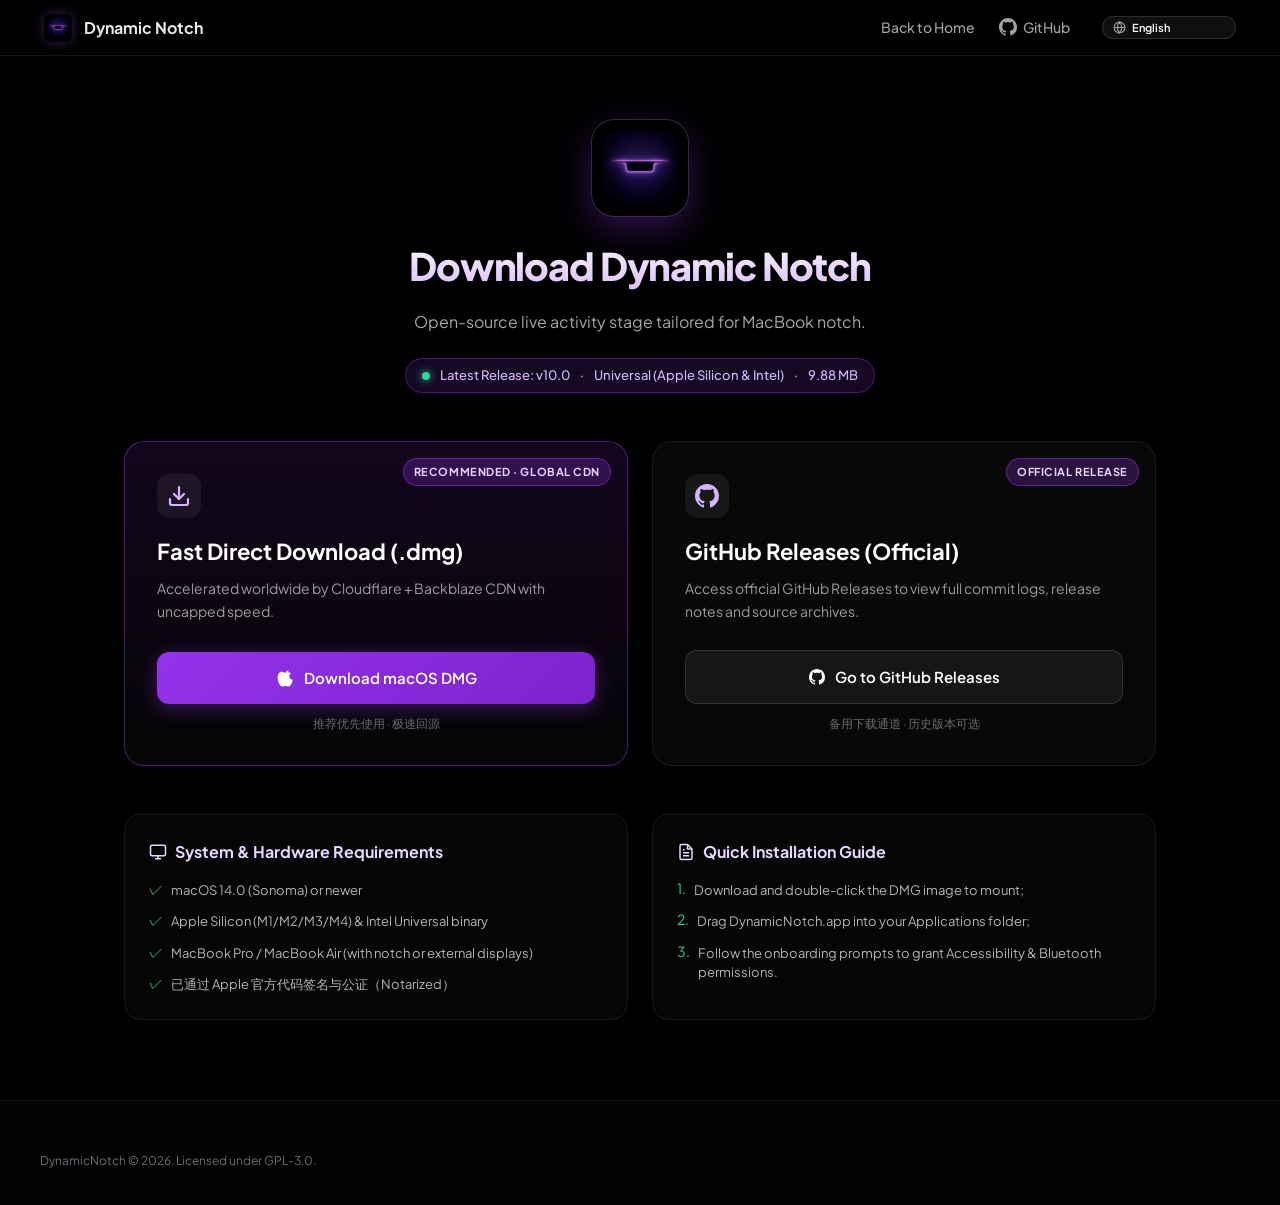
==== website/download.html @ 1fc89d14 "网站修一修" ====
<!DOCTYPE html>
<html lang="zh-CN">
<head>
  <meta charset="UTF-8">
  <meta name="viewport" content="width=device-width, initial-scale=1.0">
  <title data-i18n="downloadPage.title">下载 Dynamic Notch - 灵动自如的 macOS Live Activity 体验</title>
  <meta name="description" content="下载 Dynamic Notch macOS DMG 安装包。提供 Cloudflare CDN 高速直连下载与 GitHub Releases 官方源备用下载。">
  <link rel="icon" type="image/png" href="assets/app_icon.png">
  <link rel="preconnect" href="https://fonts.googleapis.com">
  <link rel="preconnect" href="https://fonts.gstatic.com">
  <link href="https://fonts.googleapis.com/css2?family=Plus+Jakarta+Sans:wght@400;500;600;700;800&display=swap" rel="stylesheet">
  <link rel="stylesheet" href="style.css">
</head>
<body class="theme-dark download-page-body">

  <!-- 顶部极简毛玻璃导航栏 -->
  <header class="site-header" id="siteHeader">
    <div class="nav-container">
      <a href="index.html" class="nav-brand">
        <img src="assets/app_icon.png" alt="Dynamic Notch Icon" class="brand-icon">
        <span class="brand-name">Dynamic Notch</span>
      </a>
      
      <nav class="nav-menu">
        <a href="index.html" class="nav-link" data-i18n="downloadPage.backHome">返回官网首页</a>
        <a href="https://github.com/linchi07/dynamic_notch" target="_blank" rel="noreferrer" class="nav-link github-nav-link">
          <svg class="icon-svg" viewBox="0 0 24 24" width="18" height="18" fill="currentColor">
            <path d="M12 0C5.37 0 0 5.37 0 12c0 5.31 3.435 9.795 8.205 11.385.6.105.825-.255.825-.57 0-.285-.015-1.23-.015-2.235-3.015.555-3.795-.735-4.035-1.41-.135-.345-.72-1.41-1.23-1.695-.42-.225-1.02-.78-.015-.795.945-.015 1.62.87 1.845 1.23 1.08 1.815 2.805 1.305 3.495.99.105-.78.42-1.305.765-1.605-2.67-.3-5.46-1.335-5.46-5.925 0-1.305.465-2.385 1.23-3.225-.12-.3-.54-1.53.12-3.18 0 0 1.005-.315 3.3 1.23.96-.27 1.98-.405 3-.405s2.04.135 3 .405c2.295-1.56 3.3-1.23 3.3-1.23.66 1.65.24 2.88.12 3.18.765.84 1.23 1.905 1.23 3.225 0 4.605-2.805 5.625-5.475 5.925.435.375.81 1.095.81 2.22 0 1.605-.015 2.895-.015 3.3 0 .315.225.69.825.57A12.02 12.02 0 0024 12c0-6.63-5.37-12-12-12z"/>
          </svg>
          <span>GitHub</span>
        </a>
        <div class="lang-selector-wrap" title="Switch Language / 切换语言">
          <svg class="lang-globe-icon" viewBox="0 0 24 24" width="13" height="13" fill="none" stroke="currentColor" stroke-width="2">
            <circle cx="12" cy="12" r="10"></circle>
            <line x1="2" y1="12" x2="22" y2="12"></line>
            <path d="M12 2a15.3 15.3 0 0 1 4 10 15.3 15.3 0 0 1-4 10 15.3 15.3 0 0 1-4-10 15.3 15.3 0 0 1 4-10z"></path>
          </svg>
          <select id="langSelect" class="lang-select" aria-label="Select Language">
            <option value="zh-Hans">简体中文</option>
            <option value="zh-Hant">繁體中文</option>
            <option value="en">English</option>
            <option value="ja">日本語</option>
            <option value="ko">한국어</option>
            <option value="de">Deutsch</option>
            <option value="fr">Français</option>
            <option value="es">Español</option>
            <option value="it">Italiano</option>
            <option value="ru">Русский</option>
            <option value="pt-BR">Português (BR)</option>
            <option value="tr">Türkçe</option>
            <option value="pl">Polski</option>
            <option value="uk">Українська</option>
            <option value="ar">العربية</option>
            <option value="cs">Čeština</option>
            <option value="hu">Magyar</option>
          </select>
        </div>
      </nav>
    </div>
  </header>

  <!-- 主体下载内容区域 -->
  <main class="download-main-wrap">
    
    <div class="download-hero-header">
      <div class="download-app-icon-wrap">
        <img src="assets/app_icon_large.png" alt="Dynamic Notch Icon" class="download-app-icon">
      </div>
      <h1 class="download-hero-title" data-i18n="downloadPage.heading">下载 Dynamic Notch</h1>
      <p class="download-hero-desc" data-i18n="downloadPage.subheading">
        为 MacBook 内置物理刘海量身定制的开源实时活动体验。
      </p>

      <div class="download-version-pill">
        <span class="download-version-dot"></span>
        <span id="versionLabel" data-i18n="downloadPage.currentVersion">最新正式版: v10.0</span>
        <span>·</span>
        <span>Universal (Apple Silicon & Intel)</span>
        <span>·</span>
        <span id="fileSizeLabel">9.88 MB</span>
      </div>
    </div>

    <!-- 下载通道双卡片 -->
    <div class="download-options-grid">
      
      <!-- 通道 1: 直接高速下载 (推荐) -->
      <div class="download-option-card featured">
        <div class="download-card-badge" data-i18n="downloadPage.directBadge">推荐 · 全球 CDN</div>
        <div>
          <div class="download-card-icon">
            <svg viewBox="0 0 24 24" width="24" height="24" fill="none" stroke="currentColor" stroke-width="2.2" stroke-linecap="round" stroke-linejoin="round">
              <path d="M21 15v4a2 2 0 0 1-2 2H5a2 2 0 0 1-2-2v-4"></path>
              <polyline points="7 10 12 15 17 10"></polyline>
              <line x1="12" y1="15" x2="12" y2="3"></line>
            </svg>
          </div>
          <h2 class="download-card-title" data-i18n="downloadPage.directTitle">高速直接下载 (.dmg)</h2>
          <p class="download-card-desc" data-i18n="downloadPage.directDesc">
            由 Cloudflare + Backblaze CDN 全球多节点加速分发，国内直连高速下载不限速。
          </p>
        </div>

        <div class="download-card-action">
          <a id="directDownloadBtn" href="https://download.wejoinnwk.com/DynamicNotch-10.0.dmg" class="btn-download-primary">
            <svg class="apple-logo-svg" viewBox="0 0 170 170" width="18" height="18" fill="currentColor">
              <path d="M150.37 130.25c-2.45 5.66-5.35 10.87-8.71 15.66-4.58 6.53-8.33 11.05-11.22 13.56-4.48 4.12-9.28 6.23-14.42 6.35-3.69 0-8.14-1.05-13.32-3.18-5.19-2.12-9.97-3.17-14.34-3.17-4.58 0-9.49 1.05-14.75 3.17-5.26 2.13-9.5 3.24-12.74 3.35-4.35.13-9.16-1.9-14.42-6.08-3.69-3.08-7.7-7.94-12.04-14.58-6.19-9.5-10.96-20.46-14.3-32.88-3.35-12.42-5.02-23.77-5.02-34.05 0-14.93 3.65-27.17 10.95-36.71 7.3-9.54 16.51-14.44 27.63-14.7 4.9.12 10.42 1.34 16.56 3.67 6.13 2.33 10.22 3.56 12.27 3.69 1.76-.13 5.92-1.38 12.49-3.75 6.57-2.37 12.01-3.48 16.33-3.33 12.46.68 22.42 5.37 29.89 14.07-10.89 6.64-16.22 15.63-16 26.98.22 8.93 3.65 16.48 10.29 22.65 6.64 6.17 14.61 9.87 23.91 11.1-2.22 6.84-4.8 13.43-7.73 19.78zm-31.52-117.84c.11 2.39-.42 5.02-1.6 7.89-1.18 2.87-2.88 5.6-5.1 8.2-2.6 3.03-5.59 5.4-8.97 7.12-3.38 1.72-6.52 2.76-9.42 3.12-.33-2.17-.18-4.52.45-7.05.63-2.53 1.95-5.22 3.96-8.07 2.22-3.15 4.97-5.74 8.25-7.78 3.28-2.04 6.99-3.23 11.13-3.57.43.04.86.09 1.3.14z"/>
            </svg>
            <span data-i18n="downloadPage.directBtn">立即下载 macOS DMG</span>
          </a>
          <span class="download-card-subinfo">推荐优先使用 · 极速回源</span>
        </div>
      </div>

      <!-- 通道 2: GitHub Releases 官方源 -->
      <div class="download-option-card">
        <div class="download-card-badge" data-i18n="downloadPage.githubBadge">官方发布源</div>
        <div>
          <div class="download-card-icon">
            <svg viewBox="0 0 24 24" width="24" height="24" fill="currentColor">
              <path d="M12 0C5.37 0 0 5.37 0 12c0 5.31 3.435 9.795 8.205 11.385.6.105.825-.255.825-.57 0-.285-.015-1.23-.015-2.235-3.015.555-3.795-.735-4.035-1.41-.135-.345-.72-1.41-1.23-1.695-.42-.225-1.02-.78-.015-.795.945-.015 1.62.87 1.845 1.23 1.08 1.815 2.805 1.305 3.495.99.105-.78.42-1.305.765-1.605-2.67-.3-5.46-1.335-5.46-5.925 0-1.305.465-2.385 1.23-3.225-.12-.3-.54-1.53.12-3.18 0 0 1.005-.315 3.3 1.23.96-.27 1.98-.405 3-.405s2.04.135 3 .405c2.295-1.56 3.3-1.23 3.3-1.23.66 1.65.24 2.88.12 3.18.765.84 1.23 1.905 1.23 3.225 0 4.605-2.805 5.625-5.475 5.925.435.375.81 1.095.81 2.22 0 1.605-.015 2.895-.015 3.3 0 .315.225.69.825.57A12.02 12.02 0 0024 12c0-6.63-5.37-12-12-12z"/>
            </svg>
          </div>
          <h2 class="download-card-title" data-i18n="downloadPage.githubTitle">GitHub Releases (官方源)</h2>
          <p class="download-card-desc" data-i18n="downloadPage.githubDesc">
            访问 GitHub Release 官方资产库，查看完整 Commit 记录、更新日志与源码归档。
          </p>
        </div>

        <div class="download-card-action">
          <a id="githubReleaseBtn" href="https://github.com/linchi07/dynamic_notch/releases/latest" target="_blank" rel="noreferrer" class="btn-download-secondary">
            <svg class="icon-svg" viewBox="0 0 16 16" width="16" height="16" fill="currentColor">
              <path d="M8 0C3.58 0 0 3.58 0 8c0 3.54 2.29 6.53 5.47 7.59.4.07.55-.17.55-.38 0-.19-.01-.82-.01-1.49-2.01.37-2.53-.49-2.69-.94-.09-.23-.48-.94-.82-1.13-.28-.15-.68-.52-.01-.53.63-.01 1.08.58 1.23.82.72 1.21 1.87.87 2.33.66.07-.52.28-.87.51-1.07-1.78-.2-3.64-.89-3.64-3.95 0-.87.31-1.59.82-2.15-.08-.2-.36-1.02.08-2.12 0 0 .67-.21 2.2.82.64-.18 1.32-.27 2-.27.68 0 1.36.09 2 .27 1.53-1.04 2.2-.82 2.2-.82.44 1.1.16 1.92.08 2.12.51.56.82 1.27.82 2.15 0 3.07-1.87 3.75-3.65 3.95.29.25.54.73.54 1.48 0 1.07-.01 1.93-.01 2.2 0 .21.15.46.55.38A8.013 8.013 0 0016 8c0-4.42-3.58-8-8-8z"/>
            </svg>
            <span data-i18n="downloadPage.githubBtn">前往 GitHub Releases</span>
          </a>
          <span class="download-card-subinfo">备用下载通道 · 历史版本可选</span>
        </div>
      </div>

    </div>

    <!-- 底部辅助说明面板 -->
    <div class="download-details-section">
      
      <!-- 系统要求 -->
      <div class="download-info-panel">
        <h3 class="download-info-title">
          <svg viewBox="0 0 24 24" width="18" height="18" fill="none" stroke="currentColor" stroke-width="2">
            <rect x="2" y="3" width="20" height="14" rx="2" ry="2"></rect>
            <line x1="8" y1="21" x2="16" y2="21"></line>
            <line x1="12" y1="17" x2="12" y2="21"></line>
          </svg>
          <span data-i18n="downloadPage.requirementsTitle">系统与硬件要求</span>
        </h3>
        <ul class="download-req-list">
          <li class="download-req-item">
            <span class="icon">✓</span>
            <span data-i18n="downloadPage.reqOs">macOS 14.0 (Sonoma) 或更高版本</span>
          </li>
          <li class="download-req-item">
            <span class="icon">✓</span>
            <span data-i18n="downloadPage.reqArch">Apple Silicon (M1/M2/M3/M4) 与 Intel 架构原生支持</span>
          </li>
          <li class="download-req-item">
            <span class="icon">✓</span>
            <span data-i18n="downloadPage.reqDevice">MacBook Pro / MacBook Air (物理刘海或外接显示器)</span>
          </li>
          <li class="download-req-item">
            <span class="icon">✓</span>
            <span>已通过 Apple 官方代码签名与公证（Notarized）</span>
          </li>
        </ul>
      </div>

      <!-- 安装指引 -->
      <div class="download-info-panel">
        <h3 class="download-info-title">
          <svg viewBox="0 0 24 24" width="18" height="18" fill="none" stroke="currentColor" stroke-width="2">
            <path d="M14 2H6a2 2 0 0 0-2 2v16a2 2 0 0 0 2 2h12a2 2 0 0 0 2-2V8z"></path>
            <polyline points="14 2 14 8 20 8"></polyline>
            <line x1="16" y1="13" x2="8" y2="13"></line>
            <line x1="16" y1="17" x2="8" y2="17"></line>
            <polyline points="10 9 9 9 8 9"></polyline>
          </svg>
          <span data-i18n="downloadPage.installTitle">快速安装指引</span>
        </h3>
        <ul class="download-req-list">
          <li class="download-req-item">
            <span class="icon">1.</span>
            <span data-i18n="downloadPage.installStep1">下载 DMG 镜像文件并双击打开挂载；</span>
          </li>
          <li class="download-req-item">
            <span class="icon">2.</span>
            <span data-i18n="downloadPage.installStep2">将 DynamicNotch.app 拖入 Applications（应用程序）文件夹；</span>
          </li>
          <li class="download-req-item">
            <span class="icon">3.</span>
            <span data-i18n="downloadPage.installStep3">首次启动请按提示授权“辅助功能”与“蓝牙”权限以启用刘海感知。</span>
          </li>
        </ul>
      </div>

    </div>

  </main>

  <!-- 底部版权 -->
  <footer class="site-footer">
    <div class="footer-container">
      <div class="footer-bottom-bar">
        <p class="copyright-txt">
          DynamicNotch © 2026. Licensed under GPL-3.0.
        </p>
      </div>
    </div>
  </footer>

  <script src="i18n.js"></script>
</body>
</html>
---- website/style.css ----
/* ==========================================================================
   Dynamic Notch - Apple Style Live Activity Stylesheet
   ========================================================================== */

:root {
  --COLOR_BG_BASE: #000000;
  --COLOR_BG_ELEVATED: #0a0a0a;
  --COLOR_BG_CARD: rgba(18, 18, 20, 0.75);
  --COLOR_BG_CARD_HOVER: rgba(28, 28, 32, 0.9);

  --COLOR_ACCENT_PURPLE: #9d4edd;
  --COLOR_ACCENT_GLOW: rgba(168, 85, 247, 0.45);
  --COLOR_ACCENT_LIGHT: #e0aaff;
  --COLOR_ACCENT_PINK: #c77dff;
  --COLOR_ACCENT_GREEN: #34c759;
  --COLOR_ACCENT_CYAN: #38bdf8;

  --COLOR_TEXT_PRIMARY: #f5f5f7;
  --COLOR_TEXT_SECONDARY: #a1a1a6;
  --COLOR_TEXT_MUTED: #6e6e73;

  --BORDER_LIGHT: rgba(255, 255, 255, 0.08);
  --BORDER_ACTIVE: rgba(192, 132, 252, 0.55);
  --BORDER_CARD: rgba(255, 255, 255, 0.06);

  --FONT_MAIN: -apple-system, BlinkMacSystemFont, "SF Pro Display", "SF Pro Text", "Plus Jakarta Sans", "Segoe UI", Roboto, sans-serif;
  --FONT_MONO: "SF Mono", Menlo, Monaco, Consolas, monospace;

  --SPRING_EASING: cubic-bezier(0.16, 1, 0.3, 1);
  --TRANSITION_SMOOTH: 0.45s var(--SPRING_EASING);
}

/* 基础重置 - 注意：绝不可以在 html/body 上加 overflow-x: hidden，避免破坏 CSS sticky！ */
*, *::before, *::after {
  box-sizing: border-box;
  margin: 0;
  padding: 0;
}

html {
  scroll-behavior: smooth;
  background-color: #000000;
  color: var(--COLOR_TEXT_PRIMARY);
  font-family: var(--FONT_MAIN);
  -webkit-font-smoothing: antialiased;
  -moz-osx-font-smoothing: grayscale;
}

body {
  min-height: 100vh;
  position: relative;
  line-height: 1.6;
  background-color: #000000;
}

/* ==========================================================================
   全局苹果发布会柔光弥散光晕 (关闭大面积泛紫光晕，保持纯净黑底)
   ========================================================================== */
.ambient-glow {
  display: none;
}

/* ==========================================================================
   顶部极简毛玻璃导航栏 (纯黑毛玻璃背景 + 保持高亮紫强调)
   ========================================================================== */
.site-header {
  position: fixed;
  top: 0;
  left: 0;
  right: 0;
  height: 56px;
  z-index: 100;
  background: rgba(0, 0, 0, 0.75);
  backdrop-filter: blur(20px);
  -webkit-backdrop-filter: blur(20px);
  border-bottom: 1px solid var(--BORDER_LIGHT);
  transition: background-color 0.3s ease;
}

.site-header.scrolled {
  background: rgba(0, 0, 0, 0.92);
  border-bottom-color: rgba(255, 255, 255, 0.12);
}

/* 导航栏语言选择器 (支持多达 17 种内置语言) */
.lang-selector-wrap {
  position: relative;
  display: inline-flex;
  align-items: center;
  background: rgba(255, 255, 255, 0.06);
  border: 1px solid rgba(255, 255, 255, 0.12);
  border-radius: 999px;
  padding: 4px 10px;
  gap: 6px;
  margin-left: 8px;
  cursor: pointer;
  transition: all 0.2s ease;
}

.lang-selector-wrap:hover {
  background: rgba(255, 255, 255, 0.12);
  border-color: rgba(192, 132, 252, 0.5);
}

.lang-globe-icon {
  color: var(--COLOR_TEXT_SECONDARY);
  flex-shrink: 0;
}

.lang-select {
  appearance: none;
  -webkit-appearance: none;
  background: transparent;
  border: none;
  color: #ffffff;
  font-size: 11px;
  font-weight: 600;
  font-family: var(--FONT_MAIN);
  cursor: pointer;
  outline: none;
  padding-right: 14px;
}

.lang-select option {
  background: #121216;
  color: #ffffff;
}

.lang-chevron-icon {
  position: absolute;
  right: 8px;
  pointer-events: none;
  color: var(--COLOR_TEXT_MUTED);
  transition: transform 0.2s ease;
}

.nav-container {
  max-width: 1240px;
  margin: 0 auto;
  height: 100%;
  display: flex;
  align-items: center;
  justify-content: space-between;
  padding: 0 24px;
}

.nav-brand {
  display: flex;
  align-items: center;
  gap: 12px;
  text-decoration: none;
  color: var(--COLOR_TEXT_PRIMARY);
  font-weight: 600;
  font-size: 16px;
}

.brand-icon {
  width: 28px;
  height: 28px;
  border-radius: 6px;
  box-shadow: 0 0 12px rgba(168, 85, 247, 0.35);
}

.brand-name {
  font-weight: 700;
  background: linear-gradient(180deg, #ffffff 0%, #d4d4d8 100%);
  -webkit-background-clip: text;
  -webkit-text-fill-color: transparent;
}

.nav-menu {
  display: flex;
  align-items: center;
  gap: 24px;
}

.nav-link {
  font-size: 14px;
  color: var(--COLOR_TEXT_SECONDARY);
  text-decoration: none;
  display: flex;
  align-items: center;
  gap: 6px;
  font-weight: 500;
  transition: color 0.2s ease;
}

.nav-link:hover {
  color: var(--COLOR_TEXT_PRIMARY);
}

.nav-btn-primary {
  display: inline-flex;
  align-items: center;
  gap: 6px;
  padding: 6px 16px;
  background: #ffffff;
  color: #000000;
  border-radius: 999px;
  font-size: 13px;
  font-weight: 600;
  text-decoration: none;
  transition: all 0.25s ease;
  box-shadow: 0 0 18px rgba(255, 255, 255, 0.25);
}

.nav-btn-primary:hover {
  background: #f0f0f5;
  transform: translateY(-1px);
}

/* 首屏文案先出现，刘海画面在其下方自然接入页面。 */
.hero-section {
  position: relative;
  min-height: max(100vh, 760px);
  display: flex;
  flex-direction: column;
  align-items: center;
  justify-content: flex-start;
  padding: clamp(96px, 8vw, 132px) 24px 34px;
  text-align: center;
  z-index: 2;
  isolation: isolate;
  background: #050507;
}

.hero-content {
  position: relative;
  z-index: 2;
  max-width: 860px;
  display: flex;
  flex-direction: column;
  align-items: center;
  margin-bottom: 36px;
  will-change: transform, opacity;
  transition: transform 0.1s ease-out, opacity 0.1s ease-out;
}

.hero-content > * {
  animation: heroTextEnter 0.85s cubic-bezier(0.22, 1, 0.36, 1) both;
}

.hero-badge { animation-delay: 0.08s; }
.hero-title { animation-delay: 0.2s; }
.hero-subtitle { animation-delay: 0.34s; }
.hero-actions { animation-delay: 0.48s; }

@keyframes heroTextEnter {
  from { opacity: 0; transform: translateY(18px); }
  to { opacity: 1; transform: translateY(0); }
}

.hero-badge {
  display: inline-flex;
  align-items: center;
  gap: 8px;
  padding: 6px 14px;
  background: rgba(255, 255, 255, 0.035);
  border: 1px solid rgba(255, 255, 255, 0.12);
  border-radius: 999px;
  margin-bottom: 20px;
  backdrop-filter: blur(8px);
}

.badge-dot {
  width: 6px;
  height: 6px;
  border-radius: 50%;
  background-color: var(--COLOR_ACCENT_PINK);
  box-shadow: none;
}

.badge-text {
  font-size: 12px;
  font-weight: 600;
  color: var(--COLOR_ACCENT_LIGHT);
  letter-spacing: 0.3px;
}

.hero-title {
  font-size: clamp(40px, 6.5vw, 76px);
  line-height: 1.08;
  font-weight: 700;
  letter-spacing: -1.5px;
  margin-bottom: 18px;
  display: flex;
  flex-direction: column;
  gap: 4px;
}

.title-intro {
  color: #ffffff;
  font-weight: 600;
}

.title-highlight {
  background: linear-gradient(135deg, #f5d0fe 0%, #d8b4fe 30%, #c084fc 70%, #9333ea 100%);
  -webkit-background-clip: text;
  -webkit-text-fill-color: transparent;
  text-shadow: none;
}

.hero-subtitle {
  font-size: clamp(16px, 2.1vw, 21px);
  color: var(--COLOR_TEXT_SECONDARY);
  max-width: 680px;
  margin-bottom: 34px;
  line-height: 1.55;
}

.hero-actions {
  display: flex;
  align-items: center;
  justify-content: center;
  gap: 16px;
  flex-wrap: wrap;
}

.btn-download {
  display: inline-flex;
  align-items: center;
  gap: 10px;
  padding: 13px 26px;
  background: #ffffff;
  color: #000000;
  border-radius: 999px;
  text-decoration: none;
  font-weight: 600;
  font-size: 14px;
  box-shadow: 0 0 35px rgba(255, 255, 255, 0.25);
  transition: all 0.3s ease;
}

.btn-download:hover {
  transform: translateY(-2px);
  box-shadow: 0 0 45px rgba(255, 255, 255, 0.4);
}

.btn-subtext {
  font-size: 12px;
  color: #666;
  padding-left: 6px;
  border-left: 1px solid rgba(0, 0, 0, 0.15);
}

.btn-github {
  display: inline-flex;
  align-items: center;
  gap: 10px;
  padding: 13px 24px;
  background: rgba(255, 255, 255, 0.06);
  border: 1px solid rgba(255, 255, 255, 0.14);
  color: var(--COLOR_TEXT_PRIMARY);
  border-radius: 999px;
  text-decoration: none;
  font-weight: 500;
  font-size: 14px;
  backdrop-filter: blur(12px);
  transition: all 0.3s ease;
}

.btn-github:hover {
  background: rgba(255, 255, 255, 0.12);
  border-color: rgba(255, 255, 255, 0.3);
  transform: translateY(-2px);
}

.btn-badge {
  font-size: 11px;
  background: rgba(168, 85, 247, 0.25);
  color: var(--COLOR_ACCENT_LIGHT);
  padding: 2px 8px;
  border-radius: 999px;
  font-weight: 600;
}
/* ==========================================================================
   首屏专属：1:1 严格复刻官方渲染图巨幅流光刘海特写 (只在首屏展示)
   ========================================================================== */
.hero-notch-reveal-stage {
  position: relative;
  flex: none;
  width: 100vw;
  height: calc(100vw * 754 / 2086);
  margin-top: clamp(-150px, -7vw, -50px);
  transform-origin: top left;
  pointer-events: none;
  z-index: 0;
  will-change: transform, opacity;
}

.hero-notch-contour-wrap {
  position: relative;
  width: 100%;
  height: 100%;
  z-index: 2;
  display: flex;
  justify-content: center;
}

.notch-contour-svg {
  width: 100%;
  height: 100%;
  display: block;
  overflow: hidden;
}

.notch-screen-fill {
  fill: url(#notchScreenGlow);
}

.notch-black-fill {
  fill: #030305;
}

.notch-base-path {
  fill: none;
  stroke: url(#notchEdgeLight);
  stroke-width: 2.6px;
  stroke-linecap: round;
  stroke-linejoin: round;
}

.notch-glow-underlay {
  fill: none;
  stroke: url(#notchEdgeLight);
  stroke-width: 17px;
  stroke-linecap: round;
  stroke-linejoin: round;
  filter: url(#neonBlur);
  opacity: 0.9;
}

.notch-flow-beam {
  fill: none;
  stroke: #ffffff;
  stroke-width: 2px;
  stroke-linecap: round;
  stroke-linejoin: round;
  stroke-dasharray: 80 4000;
  animation: beamCircuitFlow 8s linear infinite;
  opacity: 0.42;
  filter: drop-shadow(0 0 6px #e879f9);
}

@keyframes beamCircuitFlow {
  to { stroke-dashoffset: -4080; }
}

/* 首屏滚动探索指示器 */
.scroll-indicator {
  position: relative;
  z-index: 2;
  display: flex;
  flex-direction: column;
  align-items: center;
  gap: 8px;
  margin-top: 14px;
  margin-bottom: 24px;
  opacity: 0.75;
  transition: opacity 0.3s ease;
}

.mouse-scroll-wheel {
  width: 20px;
  height: 32px;
  border: 2px solid rgba(255, 255, 255, 0.35);
  border-radius: 10px;
  display: flex;
  justify-content: center;
  padding-top: 5px;
}

.wheel-dot {
  width: 4px;
  height: 7px;
  background-color: #ffffff;
  border-radius: 2px;
  animation: wheelScroll 1.6s infinite ease-in-out;
}

@keyframes wheelScroll {
  0% { transform: translateY(0); opacity: 1; }
  100% { transform: translateY(10px); opacity: 0; }
}

.scroll-label {
  font-size: 12px;
  font-weight: 500;
  color: var(--COLOR_TEXT_SECONDARY);
  letter-spacing: 0.2px;
}

/* ==========================================================================
   核心联动展示区 (支持首屏居中至左侧演播台连续空间位移动效)
   ========================================================================== */
.interactive-showcase {
  position: relative;
  z-index: 10;
  max-width: 1360px;
  margin: 0 auto;
  padding: 0 24px 80px;
}

.showcase-container {
  display: grid;
  grid-template-columns: 1.1fr 1fr;
  gap: 50px;
  align-items: start;
}

/* 左侧固定栏 (Sticky Column) */
.stage-sticky-col {
  position: -webkit-sticky;
  position: sticky;
  top: 76px;
  height: calc(100vh - 90px);
  display: flex;
  flex-direction: column;
  justify-content: center;
  z-index: 20;
}

/* 模拟 MacBook 屏幕框架 (支持从屏幕居中向左平滑入座的空间变换) */
.macbook-screen-mockup {
  position: relative;
  width: 100%;
  max-width: 600px;
  margin: 0 auto;
  aspect-ratio: 16 / 10.2;
  background: #000000;
  border-radius: 20px;
  border: 1px solid rgba(255, 255, 255, 0.16);
  box-shadow: 
    0 30px 80px -15px rgba(0, 0, 0, 0.95),
    0 0 0 1px rgba(255, 255, 255, 0.08),
    0 0 50px rgba(147, 51, 234, 0.2);
  overflow: visible;
  display: flex;
  flex-direction: column;
  will-change: opacity;
}

/* 右侧故事卡片列 (支持滚动初期渐显)
   节奏锁定: 卡片高 = 左侧刘海演播台高 (100vh - 90px)，列间距 = 90px，
   于是「卡片 + 间距」正好等于一屏高度，任何视口下都只会完整呈现一个栏目。 */
.story-scroll-col {
  position: relative;
  display: flex;
  flex-direction: column;
  gap: 90px;
  padding: 76px 0 90px;
  will-change: transform, opacity;
  transition: opacity 0.2s ease-out, transform 0.2s ease-out;
}

/* 屏幕顶端原生刘海挂载区 */
.notch-wrapper {
  position: absolute;
  top: 0;
  left: 0;
  right: 0;
  display: flex;
  flex-direction: column;
  align-items: center;
  z-index: 30;
}

/* 柔光溢彩光晕 */
.island-glow-halo {
  position: absolute;
  top: 10px;
  left: 50%;
  transform: translateX(-50%);
  width: 440px;
  height: 100px;
  background: radial-gradient(circle, rgba(168, 85, 247, 0.45) 0%, rgba(126, 34, 206, 0.18) 50%, transparent 75%);
  filter: blur(30px);
  pointer-events: none;
  z-index: -1;
  opacity: 0.85;
  transition: all 0.45s ease;
}

/* ==========================================================================
   模拟刘海核心组件实体 (Notch Island Entity)
   ========================================================================== */
.notch-island {
  position: relative;
  background: #000000;
  color: #ffffff;
  display: flex;
  flex-direction: column;
  align-items: center;
  overflow: hidden;
  box-shadow: 
    0 0 0 1px rgba(255, 255, 255, 0.14),
    0 8px 25px rgba(0, 0, 0, 0.85),
    0 0 35px rgba(168, 85, 247, 0.4);
  transition: 
    width 0.45s var(--SPRING_EASING),
    height 0.45s var(--SPRING_EASING),
    border-radius 0.45s var(--SPRING_EASING),
    box-shadow 0.35s ease;
  user-select: none;
}

/* --------------------------------------------------------------------------
   展开态专属顶部状态栏: BoringHeader.swift
   -------------------------------------------------------------------------- */
.boring-header-bar {
  width: 100%;
  height: 34px;
  display: none;
  align-items: center;
  justify-content: space-between;
  padding: 0 14px;
  opacity: 0;
  transform: translateY(-8px);
  pointer-events: none;
  transition: opacity 0.35s cubic-bezier(0.16, 1, 0.3, 1), transform 0.35s cubic-bezier(0.16, 1, 0.3, 1);
  box-sizing: border-box;
}

.header-leading-status {
  display: flex;
  align-items: center;
  gap: 6px;
}

.header-btn {
  width: 26px;
  height: 26px;
  background: #121216;
  border: 1px solid rgba(255, 255, 255, 0.08);
  color: #a1a1a6;
  display: flex;
  align-items: center;
  justify-content: center;
  border-radius: 999px;
  transition: background 0.15s, color 0.15s;
}

.header-btn:hover {
  background: #1c1c22;
  color: #ffffff;
}

.header-physical-notch-mask {
  width: 185px;
  height: 34px;
  background: #000000;
  display: flex;
  align-items: center;
  justify-content: center;
  position: relative;
}





.header-trailing-status {
  display: flex;
  align-items: center;
  gap: 6px;
}

.boring-battery-widget {
  display: flex;
  align-items: center;
  gap: 5px;
}

.battery-pct-label {
  font-size: 11px;
  font-weight: 600;
  color: #d1d1d6;
}

.mini-battery-shell {
  position: relative;
  width: 22px;
  height: 11px;
  border: 1px solid rgba(255, 255, 255, 0.45);
  border-radius: 3px;
  padding: 1px;
}

.mini-battery-fill {
  height: 100%;
  background: #34c759;
  border-radius: 1.5px;
}

.mini-battery-cap {
  position: absolute;
  right: -3px;
  top: 3px;
  width: 2px;
  height: 4px;
  background: rgba(255, 255, 255, 0.45);
  border-radius: 0 1px 1px 0;
}

/* --------------------------------------------------------------------------
   视图面板通用层
   -------------------------------------------------------------------------- */
.notch-view-panel {
  width: 100%;
  flex: 1;
  display: none;
  align-items: center;
  justify-content: center;
  opacity: 0;
  transform: scale(0.96);
  transition: opacity 0.25s ease, transform 0.3s var(--SPRING_EASING);
  overflow: hidden;
}

/* --------------------------------------------------------------------------
   各形态类状态机 (State Matrix - 严格符合 7 大 Live Activity 真实尺寸)
   -------------------------------------------------------------------------- */

/* 0. 原生空刘海 (State: Empty - 185x34px 静默物理硬件刘海) */
.notch-island.state-empty {
  width: 185px;
  height: 34px;
  border-radius: 0 0 14px 14px;
  box-shadow: 
    0 0 0 1px rgba(255, 255, 255, 0.1),
    0 4px 16px rgba(0, 0, 0, 0.8),
    0 0 25px rgba(168, 85, 247, 0.25);
}
.notch-island.state-empty .view-empty {
  display: flex;
  opacity: 1;
  animation: appViewFadeIn 0.35s cubic-bezier(0.16, 1, 0.3, 1) forwards;
}

/* 1. 紧凑双翼 (State: Wings - 音乐播放与频谱跳动) */
.notch-island.state-wings {
  width: 280px;
  height: 34px;
  border-radius: 0 0 14px 14px;
  box-shadow: 
    0 0 0 1px rgba(255, 255, 255, 0.12),
    0 4px 20px rgba(0, 0, 0, 0.8),
    0 0 35px rgba(168, 85, 247, 0.4);
}
.notch-island.state-wings .view-wings {
  display: flex;
  opacity: 1;
  pointer-events: auto;
  animation: appViewFadeIn 0.35s cubic-bezier(0.16, 1, 0.3, 1) forwards;
}
.notch-island.state-wings .wing-leading {
  animation: appWingSlideLeft 0.42s cubic-bezier(0.16, 1, 0.3, 1) forwards;
}
.notch-island.state-wings .wing-trailing {
  animation: appWingSlideRight 0.42s cubic-bezier(0.16, 1, 0.3, 1) forwards;
}

/* 2. 展开媒体岛 (State: Expanded - 460x180px 沉浸控制中枢) */
.notch-island.state-expanded {
  width: 460px;
  height: 180px;
  border-radius: 0 0 28px 28px;
  box-shadow: 
    0 0 0 1px rgba(192, 132, 252, 0.35),
    0 16px 48px rgba(0, 0, 0, 0.95),
    0 0 55px rgba(168, 85, 247, 0.45);
}
.notch-island.state-expanded .boring-header-bar {
  display: flex;
  opacity: 1;
  pointer-events: auto;
  animation: appViewFadeIn 0.35s cubic-bezier(0.16, 1, 0.3, 1) forwards;
}
.notch-island.state-expanded .view-expanded {
  display: flex;
  opacity: 1;
  pointer-events: auto;
  animation: appViewExpandSpring 0.42s cubic-bezier(0.16, 1, 0.3, 1) forwards;
}

/* 3. 切歌悬浮胶囊状态 (State: Sneak - 280x34px 刘海双翼保持音乐播放 + 下方浮现切歌胶囊) */
.notch-island.state-sneak {
  width: 280px;
  height: 34px;
  border-radius: 0 0 14px 14px;
  box-shadow: 
    0 0 0 1px rgba(56, 189, 248, 0.35),
    0 6px 20px rgba(0, 0, 0, 0.8),
    0 0 35px rgba(56, 189, 248, 0.3);
}
.notch-island.state-sneak .view-wings {
  display: flex;
  opacity: 1;
  pointer-events: auto;
  animation: appViewFadeIn 0.35s cubic-bezier(0.16, 1, 0.3, 1) forwards;
}
.notch-island.state-sneak ~ .floating-popups-layer .sneak-peek-track-capsule {
  opacity: 1;
  transform: translateY(0);
  pointer-events: auto;
}

/* 4. 独立音量调节 HUD (State: Volume - 280x34px 刘海双翼保持音乐播放 + 下方浮现 iOS 反色音量条) */
.notch-island.state-volume {
  width: 280px;
  height: 34px;
  border-radius: 0 0 14px 14px;
  box-shadow: 
    0 0 0 1px rgba(255, 255, 255, 0.18),
    0 6px 20px rgba(0, 0, 0, 0.8),
    0 0 35px rgba(255, 255, 255, 0.2);
}
.notch-island.state-volume .view-wings {
  display: flex;
  opacity: 1;
  pointer-events: auto;
  animation: appViewFadeIn 0.3s cubic-bezier(0.16, 1, 0.3, 1) forwards;
}
.notch-island.state-volume ~ .floating-popups-layer .floating-hud-bar {
  opacity: 1;
  transform: translateY(0);
  pointer-events: auto;
}

/* 5. 独立快充 HUD 状态 (State: Charging - 280x34px 刘海双翼保持音乐播放 + 下方浮现 MagSafe 快充条) */
.notch-island.state-charging {
  width: 280px;
  height: 34px;
  border-radius: 0 0 14px 14px;
  box-shadow: 
    0 0 0 1px rgba(52, 199, 89, 0.4),
    0 6px 20px rgba(0, 0, 0, 0.8),
    0 0 35px rgba(52, 199, 89, 0.35);
}
.notch-island.state-charging .view-wings {
  display: flex;
  opacity: 1;
  pointer-events: auto;
  animation: appViewFadeIn 0.3s cubic-bezier(0.16, 1, 0.3, 1) forwards;
}
.notch-island.state-charging ~ .floating-popups-layer .battery-notification-popup {
  opacity: 1;
  transform: translateY(0);
  pointer-events: auto;
}

/* 兼容别名 (State: HUD) */
.notch-island.state-hud {
  width: 280px;
  height: 34px;
  border-radius: 0 0 14px 14px;
  box-shadow: 
    0 0 0 1px rgba(52, 199, 89, 0.4),
    0 6px 20px rgba(0, 0, 0, 0.8),
    0 0 35px rgba(52, 199, 89, 0.35);
}
.notch-island.state-hud .view-wings {
  display: flex;
  opacity: 1;
}
.notch-island.state-hud ~ .floating-popups-layer .battery-notification-popup,
.notch-island.state-hud ~ .floating-popups-layer .floating-hud-bar {
  opacity: 1;
  transform: translateY(0);
  pointer-events: auto;
}

/* 6. Unix Socket 实时活动 (State: Socket - 440x78px) */
.notch-island.state-socket {
  width: 440px;
  height: 78px;
  border-radius: 0 0 22px 22px;
  box-shadow: 
    0 0 0 1px rgba(56, 189, 248, 0.4),
    0 10px 30px rgba(0, 0, 0, 0.9),
    0 0 45px rgba(56, 189, 248, 0.35);
}
.notch-island.state-socket .boring-header-bar,
.notch-island.state-socket .view-socket {
  display: flex;
  opacity: 1;
  pointer-events: auto;
  animation: appViewExpandSpring 0.38s cubic-bezier(0.16, 1, 0.3, 1) forwards;
}

/* 7. Windows 风格顶边分屏吸附状态 (State: Snap - 280x34px 刘海双翼 + 顶边悬浮分屏面板与幽灵窗口) */
.notch-island.state-snap {
  width: 280px;
  height: 34px;
  border-radius: 0 0 14px 14px;
  box-shadow: 
    0 0 0 1px rgba(56, 189, 248, 0.4),
    0 6px 20px rgba(0, 0, 0, 0.8),
    0 0 35px rgba(56, 189, 248, 0.35);
}
.notch-island.state-snap .view-wings {
  display: flex;
  opacity: 1;
  pointer-events: auto;
  animation: appViewFadeIn 0.3s cubic-bezier(0.16, 1, 0.3, 1) forwards;
}
.notch-island.state-snap ~ .floating-popups-layer .window-snap-overlay {
  opacity: 1;
  transform: translateY(0);
  pointer-events: auto;
}

/* --------------------------------------------------------------------------
   具体视图 0: 原生空刘海 (view-empty) - 默认隐藏绝不占位，激活时 185px 物理镜头微光
   -------------------------------------------------------------------------- */
.view-empty {
  width: 100%;
  height: 34px;
  display: none;
  align-items: center;
  justify-content: center;
  pointer-events: none;
  box-sizing: border-box;
}



/* --------------------------------------------------------------------------
   App 风格流体物理动效关键帧 (App-like Spring Motion Keyframes)
   -------------------------------------------------------------------------- */
@keyframes appViewFadeIn {
  0% {
    opacity: 0;
    transform: scale(0.92);
  }
  100% {
    opacity: 1;
    transform: scale(1);
  }
}

@keyframes appWingSlideLeft {
  0% {
    opacity: 0;
    transform: translateX(18px) scale(0.85);
  }
  100% {
    opacity: 1;
    transform: translateX(0) scale(1);
  }
}

@keyframes appWingSlideRight {
  0% {
    opacity: 0;
    transform: translateX(-18px) scale(0.85);
  }
  100% {
    opacity: 1;
    transform: translateX(0) scale(1);
  }
}

@keyframes appViewExpandSpring {
  0% {
    opacity: 0;
    transform: translateY(14px) scale(0.95);
  }
  100% {
    opacity: 1;
    transform: translateY(0) scale(1);
  }
}



/* --------------------------------------------------------------------------
   具体视图 1: 紧凑双翼 (view-wings) - 185px 物理刘海 + iOS 6 柱声学物理波形
   -------------------------------------------------------------------------- */
.wings-container {
  width: 100%;
  height: 100%;
  display: flex;
  align-items: center;
  justify-content: space-between;
  padding: 0 10px;
  box-sizing: border-box;
}

.wing-leading {
  display: flex;
  align-items: center;
}

.wing-mini-art {
  width: 20px;
  height: 20px;
  border-radius: 6px;
  object-fit: cover;
  box-shadow: 0 2px 6px rgba(0, 0, 0, 0.6);
}

.wing-center-notch {
  width: 185px;
  height: 100%;
  display: flex;
  align-items: center;
  justify-content: center;
}



.wing-trailing {
  display: flex;
  align-items: center;
}

/* iOS 原版声学频谱：从垂直中心对称向上下两端脉动跳跃 */
.wing-audio-spectrum {
  display: flex;
  align-items: center;
  justify-content: center;
  gap: 2.2px;
  height: 16px;
}

.spectrum-bar {
  width: 2.2px;
  height: 13px;
  background: linear-gradient(180deg, #d8b4fe 0%, #38bdf8 100%);
  border-radius: 999px;
  transform-origin: center center;
  will-change: transform;
}

/* 6 柱物理谐波中心对称脉冲动效 */
.spectrum-bar.sp-1 { animation: eqCenterPulse1 0.72s infinite ease-in-out; }
.spectrum-bar.sp-2 { animation: eqCenterPulse2 0.84s infinite ease-in-out 0.12s; }
.spectrum-bar.sp-3 { animation: eqCenterPulse3 0.64s infinite ease-in-out 0.05s; }
.spectrum-bar.sp-4 { animation: eqCenterPulse4 0.92s infinite ease-in-out 0.16s; }
.spectrum-bar.sp-5 { animation: eqCenterPulse5 0.76s infinite ease-in-out 0.22s; }
.spectrum-bar.sp-6 { animation: eqCenterPulse6 0.8s infinite ease-in-out 0.1s; }

@keyframes eqCenterPulse1 {
  0%, 100% { transform: scaleY(0.22); }
  35% { transform: scaleY(0.85); }
  65% { transform: scaleY(0.42); }
  85% { transform: scaleY(0.68); }
}

@keyframes eqCenterPulse2 {
  0%, 100% { transform: scaleY(0.28); }
  30% { transform: scaleY(1.0); }
  60% { transform: scaleY(0.48); }
  80% { transform: scaleY(0.78); }
}

@keyframes eqCenterPulse3 {
  0%, 100% { transform: scaleY(0.18); }
  45% { transform: scaleY(0.95); }
  75% { transform: scaleY(0.38); }
}

@keyframes eqCenterPulse4 {
  0%, 100% { transform: scaleY(0.32); }
  25% { transform: scaleY(0.88); }
  65% { transform: scaleY(0.32); }
  88% { transform: scaleY(0.75); }
}

@keyframes eqCenterPulse5 {
  0%, 100% { transform: scaleY(0.22); }
  42% { transform: scaleY(0.98); }
  72% { transform: scaleY(0.5); }
}

@keyframes eqCenterPulse6 {
  0%, 100% { transform: scaleY(0.25); }
  48% { transform: scaleY(0.82); }
  76% { transform: scaleY(0.4); }
}

/* --------------------------------------------------------------------------
   具体视图 2: 展开媒体岛 (view-expanded - NOTCH_PANEL_CONTAINER_HEIGHT = 103px)
   -------------------------------------------------------------------------- */
.music-player-view {
  width: 100%;
  height: 103px;
  display: flex;
  align-items: center;
  padding: 0 16px;
  gap: 14px;
  box-sizing: border-box;
}

.album-art-container {
  position: relative;
  width: 86px;
  height: 86px;
  flex-shrink: 0;
}

.album-art-glow-bg {
  position: absolute;
  inset: -6px;
  background: radial-gradient(circle, rgba(168, 85, 247, 0.6) 0%, transparent 70%);
  filter: blur(16px);
  border-radius: 16px;
}

.album-art-box {
  position: relative;
  width: 100%;
  height: 100%;
  border-radius: 16px;
  overflow: hidden;
  box-shadow: 0 4px 16px rgba(0, 0, 0, 0.75);
}

.album-art-img {
  width: 100%;
  height: 100%;
  object-fit: cover;
  display: block;
}

.music-app-overlay {
  position: absolute;
  right: 5px;
  bottom: 5px;
  width: 22px;
  height: 22px;
  background: #000000;
  border-radius: 50%;
  display: flex;
  align-items: center;
  justify-content: center;
  box-shadow: 0 2px 6px rgba(0, 0, 0, 0.8);
}

.music-controls-container {
  flex: 1;
  display: flex;
  flex-direction: column;
  justify-content: space-between;
  height: 86px;
  overflow: hidden;
}

.song-info-header {
  display: flex;
  flex-direction: column;
  gap: 1px;
}

.song-title-marquee {
  font-size: 13px;
  font-weight: 700;
  color: #ffffff;
  white-space: nowrap;
  overflow: hidden;
  text-overflow: ellipsis;
  line-height: 1.2;
}

.artist-name-marquee {
  font-size: 11px;
  font-weight: 500;
  color: #a1a1a6;
  white-space: nowrap;
  overflow: hidden;
  text-overflow: ellipsis;
  line-height: 1.2;
}

.lyrics-timeline-row {
  display: flex;
  align-items: center;
  gap: 5px;
  font-size: 10px;
  color: #8e8e93;
  margin-top: 1px;
  white-space: nowrap;
  overflow: hidden;
  text-overflow: ellipsis;
}

.lyrics-dot {
  width: 4px;
  height: 4px;
  border-radius: 50%;
  background: #c084fc;
  flex-shrink: 0;
}

.music-slider-row {
  display: flex;
  align-items: center;
  gap: 8px;
  margin: 1px 0;
}

.time-stamp {
  font-size: 9px;
  color: #8e8e93;
  font-family: var(--FONT_MONO);
}

.custom-slider-track {
  position: relative;
  flex: 1;
  height: 3.5px;
  background: rgba(255, 255, 255, 0.18);
  border-radius: 2px;
}

.custom-slider-fill {
  height: 100%;
  background: #ffffff;
  border-radius: 2px;
}

.custom-slider-thumb {
  position: absolute;
  top: 50%;
  transform: translate(-50%, -50%);
  width: 7px;
  height: 7px;
  background: #ffffff;
  border-radius: 50%;
  box-shadow: 0 0 4px rgba(255, 255, 255, 0.8);
}

.slot-toolbar {
  display: flex;
  align-items: center;
  justify-content: space-between;
  max-width: 220px;
}

.slot-btn {
  background: transparent;
  border: none;
  color: #ffffff;
  cursor: pointer;
  display: flex;
  align-items: center;
  justify-content: center;
  padding: 3px;
  border-radius: 4px;
  transition: transform 0.15s;
}

.slot-btn:hover {
  transform: scale(1.15);
}

.slot-btn.active-tint {
  color: #c084fc;
}

.btn-play-main {
  background: rgba(255, 255, 255, 0.14);
  width: 26px;
  height: 26px;
  border-radius: 50%;
}

.media-session-pill {
  display: flex;
  align-items: center;
  gap: 4px;
  background: rgba(255, 255, 255, 0.08);
  border: 0.5px solid rgba(255, 255, 255, 0.14);
  padding: 4px 8px;
  border-radius: 999px;
  font-size: 10px;
  color: #d1d1d6;
  align-self: center;
}

.session-indicator-dot {
  width: 5px;
  height: 5px;
  border-radius: 50%;
  background: #1db954;
}

/* --------------------------------------------------------------------------
   具体视图 3: Unix Socket 实时活动卡片 (view-socket)
   -------------------------------------------------------------------------- */
.socket-activity-container {
  width: 100%;
  height: 100%;
  display: flex;
  align-items: center;
  justify-content: space-between;
  padding: 8px 18px;
}

.socket-icon-circle {
  width: 34px;
  height: 34px;
  background: rgba(56, 189, 248, 0.15);
  border: 1px solid rgba(56, 189, 248, 0.3);
  border-radius: 50%;
  display: flex;
  align-items: center;
  justify-content: center;
  color: #38bdf8;
}

.socket-meta-info {
  display: flex;
  flex-direction: column;
  margin-left: 12px;
  flex: 1;
}

.socket-title {
  font-size: 12px;
  font-weight: 700;
  color: #ffffff;
}

.socket-detail {
  font-size: 10px;
  color: #a1a1a6;
}

.socket-badge {
  font-size: 9px;
  padding: 3px 8px;
  background: rgba(255, 255, 255, 0.1);
  color: #e0aaff;
  border-radius: 999px;
  font-weight: 600;
}

/* --------------------------------------------------------------------------
   浮动弹窗层: Sneak Peek 切歌悬浮胶囊 & 电池快充 HUD (下沉排列，完全不遮挡时钟)
   -------------------------------------------------------------------------- */
.floating-popups-layer {
  position: absolute;
  top: 44px;
  left: 0;
  right: 0;
  display: flex;
  flex-direction: column;
  align-items: center;
  gap: 8px;
  pointer-events: none;
  z-index: 40;
}

/* 切歌悬浮胶囊 (Unified Track Alert Capsule: 224x30px) */
.sneak-peek-track-capsule {
  width: 224px;
  height: 30px;
  background: rgba(18, 16, 26, 0.94);
  backdrop-filter: blur(20px);
  -webkit-backdrop-filter: blur(20px);
  border: 1px solid rgba(255, 255, 255, 0.16);
  border-radius: 15px;
  display: flex;
  align-items: center;
  padding: 0 10px;
  gap: 8px;
  box-shadow: 0 6px 20px rgba(0, 0, 0, 0.85), 0 0 20px rgba(56, 189, 248, 0.2);
  opacity: 0;
  transform: translateY(-8px);
  transition: all 0.35s var(--SPRING_EASING);
  box-sizing: border-box;
}

.capsule-artwork-mini {
  width: 20px;
  height: 20px;
  border-radius: 5px;
  overflow: hidden;
  flex-shrink: 0;
}

.capsule-artwork-mini img {
  width: 100%;
  height: 100%;
  object-fit: cover;
}

.capsule-track-info {
  display: flex;
  flex-direction: column;
  flex: 1;
  overflow: hidden;
}

.capsule-track-title {
  font-size: 11px;
  font-weight: 700;
  color: #ffffff;
  white-space: nowrap;
  overflow: hidden;
  text-overflow: ellipsis;
  line-height: 1.15;
}

.capsule-track-sub {
  font-size: 9px;
  color: #8e8e93;
  white-space: nowrap;
  overflow: hidden;
  text-overflow: ellipsis;
  line-height: 1.15;
}

.capsule-right-badge {
  display: flex;
  align-items: center;
}

.capsule-now-pill {
  font-size: 9.5px;
  font-weight: 600;
  color: rgba(255, 255, 255, 0.6);
  padding: 1.5px 6px;
  background: rgba(255, 255, 255, 0.08);
  border-radius: 999px;
}

/* 电池 MagSafe 快充弹窗 (BatteryNotificationPopup: 246x30px - Uneven 填充与高精截断线) */
.battery-notification-popup {
  width: 246px;
  height: 30px;
  background: #000000;
  border: 0.8px solid rgba(52, 199, 89, 0.28);
  border-radius: 15px;
  position: relative;
  overflow: hidden;
  display: flex;
  align-items: center;
  box-shadow: 0 6px 20px rgba(0, 0, 0, 0.85);
  opacity: 0;
  transform: translateY(-8px);
  transition: all 0.35s var(--SPRING_EASING);
  box-sizing: border-box;
}

/* 绿色电量渐变背景填充层 (UnevenRoundedRectangle 效果) */
.battery-uneven-fill {
  position: absolute;
  left: 0;
  top: 0;
  bottom: 0;
  background: rgba(52, 199, 89, 0.35);
  border-radius: 15px 0 0 15px;
  pointer-events: none;
}

/* 截断微光分割线 */
.battery-fill-demarcation {
  position: absolute;
  top: 0;
  bottom: 0;
  width: 1px;
  background: rgba(52, 199, 89, 0.75);
  pointer-events: none;
}

.battery-content-row {
  position: relative;
  z-index: 2;
  width: 100%;
  height: 100%;
  display: flex;
  align-items: center;
  justify-content: space-between;
  padding: 0 12px;
  box-sizing: border-box;
}

.battery-popup-text {
  font-size: 11px;
  font-weight: 600;
  color: #ffffff;
  letter-spacing: -0.1px;
}

.battery-popup-accessory {
  display: flex;
  align-items: center;
}

.bolt-pulsing {
  animation: pulseDot 1.6s infinite alternate;
}

/* 浮动音量调节条 (VolumeSliderContent: 200x30px - iOS 反色遮罩填充) */
.floating-hud-bar {
  width: 200px;
  height: 30px;
  background: rgba(45, 45, 50, 0.75);
  backdrop-filter: blur(20px);
  -webkit-backdrop-filter: blur(20px);
  border: 1px solid rgba(255, 255, 255, 0.14);
  border-radius: 10px;
  position: relative;
  overflow: hidden;
  box-shadow: 0 6px 20px rgba(0, 0, 0, 0.85);
  opacity: 0;
  transform: translateY(-8px);
  transition: all 0.35s var(--SPRING_EASING);
  box-sizing: border-box;
}

/* 底层未填充 (灰阶内容) */
.hud-base-layer {
  width: 100%;
  height: 100%;
  display: flex;
  align-items: center;
  justify-content: space-between;
  padding: 0 12px;
  color: rgba(255, 255, 255, 0.7);
  box-sizing: border-box;
}

.hud-pct-label {
  font-size: 11px;
  font-weight: 600;
  font-family: var(--FONT_MONO);
}

/* 纯白滑块遮罩填充层 */
.hud-fill-mask {
  position: absolute;
  left: 0;
  top: 0;
  bottom: 0;
  background: #ffffff;
  overflow: hidden;
}

/* 滑块覆盖内容 (反色对比深灰) */
.hud-fill-content {
  width: 200px;
  height: 30px;
  display: flex;
  align-items: center;
  justify-content: space-between;
  padding: 0 12px;
  color: #1c1c1e;
  box-sizing: border-box;
}

.hud-pct-label-dark {
  font-size: 11px;
  font-weight: 600;
  font-family: var(--FONT_MONO);
}

/* Windows 11 风格顶边分屏悬浮选择器 (WindowSnapOverlayView: 350x78px) */
.window-snap-overlay {
  width: 350px;
  background: linear-gradient(180deg, rgba(24, 22, 30, 0.94) 0%, rgba(10, 10, 14, 0.96) 100%);
  backdrop-filter: blur(24px);
  -webkit-backdrop-filter: blur(24px);
  border: 1px solid rgba(255, 255, 255, 0.18);
  border-radius: 14px;
  padding: 8px 12px;
  display: flex;
  flex-direction: column;
  gap: 6px;
  box-shadow: 
    0 12px 32px rgba(0, 0, 0, 0.9),
    0 0 24px rgba(56, 189, 248, 0.2);
  opacity: 0;
  transform: translateY(-8px);
  transition: all 0.35s var(--SPRING_EASING);
  box-sizing: border-box;
  pointer-events: none;
}

.snap-overlay-header {
  display: flex;
  align-items: center;
  justify-content: space-between;
  padding: 0 2px;
}

.snap-mode-title {
  display: flex;
  align-items: center;
  gap: 5px;
  font-size: 10px;
  font-weight: 600;
  color: rgba(255, 255, 255, 0.88);
}

.snap-shift-badge {
  font-size: 9px;
  font-weight: 600;
  color: rgba(255, 255, 255, 0.65);
  background: rgba(255, 255, 255, 0.1);
  padding: 2px 6px;
  border-radius: 999px;
  border: 0.5px solid rgba(255, 255, 255, 0.14);
}

.snap-layouts-row {
  display: flex;
  align-items: center;
  justify-content: space-between;
  gap: 6px;
}

.snap-layout-card {
  position: relative;
  flex: 1;
  height: 42px;
  background: rgba(255, 255, 255, 0.06);
  border: 0.5px solid rgba(255, 255, 255, 0.12);
  border-radius: 6px;
  overflow: hidden;
  transition: transform 0.18s, border-color 0.18s;
}

.snap-layout-card:hover {
  border-color: rgba(255, 255, 255, 0.35);
  transform: scale(1.03);
}

.snap-slot {
  position: absolute;
  background: rgba(255, 255, 255, 0.22);
  border: 0.5px solid rgba(255, 255, 255, 0.16);
  border-radius: 3px;
  transition: all 0.15s ease;
}

.snap-slot.slot-active {
  background: rgba(255, 255, 255, 0.94);
  box-shadow: 0 0 8px rgba(255, 255, 255, 0.5);
  border-color: #ffffff;
}

/* 幽灵吸附对齐框 (WindowSnapGhostCanvasView - 磨砂玻璃替身) */
.ghost-snap-guide {
  position: absolute;
  left: 14px;
  top: 48px;
  width: calc(50% - 20px);
  bottom: 14px;
  border-radius: 12px;
  background: rgba(255, 255, 255, 0.06);
  backdrop-filter: blur(16px);
  -webkit-backdrop-filter: blur(16px);
  border: 1.5px dashed rgba(56, 189, 248, 0.5);
  box-shadow: 0 10px 30px rgba(0, 0, 0, 0.6), inset 0 0 20px rgba(56, 189, 248, 0.08);
  opacity: 0;
  transform: scale(0.94);
  transition: all 0.35s var(--SPRING_EASING);
  pointer-events: none;
  z-index: 25;
  display: flex;
  align-items: center;
  justify-content: center;
}

.macbook-screen-mockup:has(.state-snap) .ghost-snap-guide,
.macbook-screen-mockup.state-snap .ghost-snap-guide {
  opacity: 1;
  transform: scale(1);
}

.ghost-window-canvas {
  display: flex;
  flex-direction: column;
  align-items: center;
  gap: 8px;
}

.ghost-app-header {
  display: flex;
  align-items: center;
  gap: 6px;
}

.ghost-app-icon {
  width: 26px;
  height: 26px;
  border-radius: 6px;
  background: rgba(56, 189, 248, 0.2);
  color: #38bdf8;
  display: flex;
  align-items: center;
  justify-content: center;
  border: 1px solid rgba(56, 189, 248, 0.35);
}

.ghost-app-name {
  font-size: 11px;
  font-weight: 600;
  color: #ffffff;
  letter-spacing: -0.1px;
}

.ghost-split-indicator {
  font-size: 9px;
  color: rgba(255, 255, 255, 0.7);
  background: rgba(0, 0, 0, 0.45);
  padding: 3px 8px;
  border-radius: 999px;
  display: flex;
  align-items: center;
  gap: 4px;
  border: 0.5px solid rgba(255, 255, 255, 0.15);
}

/* ==========================================================================
   模拟桌面环境壁纸与控制面板 (优化布局，彻底解决重叠冲突)
   ========================================================================== */
.mockup-desktop-area {
  flex: 1;
  position: relative;
  background: #000000;
  display: flex;
  align-items: center;
  justify-content: center;
  overflow: hidden;
}

.desktop-wallpaper {
  position: absolute;
  inset: 0;
  background: #000000;
}

/* 桌面时钟：放置在下半区 (74% 垂直位置)，展开刘海时自动优雅减淡 */
.desktop-center-clock {
  position: absolute;
  left: 50%;
  top: 74%;
  transform: translate(-50%, -50%);
  font-size: 38px;
  font-weight: 200;
  color: rgba(255, 255, 255, 0.28);
  letter-spacing: -1px;
  transition: opacity 0.35s ease;
  user-select: none;
}

.notch-island.state-expanded ~ .mockup-desktop-area .desktop-center-clock {
  opacity: 0.12;
}


/* ==========================================================================
   右侧滚动叙事故事卡片序列
   ========================================================================== */
.story-scroll-col {
  display: flex;
  flex-direction: column;
  gap: 90px;
  padding: 76px 0 90px;
}

/* 单卡 = 单屏：高度与左侧 .stage-sticky-col 的 calc(100vh - 90px) 完全等高，
   配合 90px 列间距，卡片节距恒等于 100vh —— 长窗口下也不会再露出下一个栏目。 */
.feature-story-card {
  height: calc(100vh - 90px);
  min-height: 560px;
  display: flex;
  flex-direction: column;
  justify-content: center;
  padding: 36px 30px;
  border-radius: 24px;
  background: rgba(255, 255, 255, 0.02);
  border: 1px solid rgba(255, 255, 255, 0.06);
  transition: all 0.35s ease;
}

.feature-story-card.active-card {
  background: rgba(147, 51, 234, 0.07);
  border-color: var(--BORDER_ACTIVE);
  box-shadow: 0 15px 40px rgba(0, 0, 0, 0.6), 0 0 35px rgba(168, 85, 247, 0.2);
}

.story-badge-label {
  display: inline-flex;
  align-items: center;
  gap: 8px;
  margin-bottom: 14px;
}

.story-step-index {
  font-size: 11px;
  font-weight: 800;
  color: #000;
  background: #ffffff;
  padding: 2px 6px;
  border-radius: 4px;
}

.story-category {
  font-size: 11px;
  font-weight: 700;
  letter-spacing: 0.8px;
  color: var(--COLOR_ACCENT_LIGHT);
  text-transform: uppercase;
}

.story-title {
  font-size: clamp(30px, 3.6vw, 46px);
  line-height: 1.15;
  font-weight: 700;
  letter-spacing: -0.8px;
  color: #ffffff;
  margin-bottom: 18px;
}

.story-desc {
  font-size: 16px;
  line-height: 1.65;
  color: var(--COLOR_TEXT_SECONDARY);
  margin-bottom: 24px;
  max-width: 520px;
}

.feature-points-list {
  list-style: none;
  display: flex;
  flex-direction: column;
  gap: 12px;
  max-width: 520px;
  margin-bottom: 24px;
}

.feature-points-list li {
  display: flex;
  align-items: flex-start;
  gap: 10px;
  font-size: 14px;
  color: #d1d1d6;
  line-height: 1.45;
}

.check-svg {
  width: 16px;
  height: 16px;
  color: var(--COLOR_ACCENT_PINK);
  flex-shrink: 0;
  margin-top: 3px;
}

.story-card-footer {
  margin-top: 4px;
}

.story-hint {
  font-size: 12px;
  color: var(--COLOR_ACCENT_LIGHT);
  background: rgba(168, 85, 247, 0.1);
  border: 1px dashed rgba(168, 85, 247, 0.3);
  padding: 5px 12px;
  border-radius: 999px;
  display: inline-block;
}

/* ==========================================================================
   Bento Grid 哲学矩阵
   ========================================================================== */
.features-grid-section {
  max-width: 1200px;
  margin: 100px auto 80px;
  padding: 0 24px;
}

.section-header {
  text-align: center;
  max-width: 720px;
  margin: 0 auto 50px;
}

.sub-heading {
  font-size: 12px;
  font-weight: 700;
  letter-spacing: 1px;
  color: var(--COLOR_ACCENT_LIGHT);
  text-transform: uppercase;
  margin-bottom: 10px;
  display: block;
}

.main-heading {
  font-size: clamp(32px, 4.2vw, 48px);
  font-weight: 700;
  letter-spacing: -1px;
  line-height: 1.15;
  margin-bottom: 16px;
  background: linear-gradient(180deg, #ffffff 0%, #cfcfd4 100%);
  -webkit-background-clip: text;
  -webkit-text-fill-color: transparent;
}

.section-desc {
  font-size: 17px;
  color: var(--COLOR_TEXT_SECONDARY);
  line-height: 1.5;
}

.bento-grid {
  display: grid;
  grid-template-columns: repeat(3, 1fr);
  gap: 20px;
}

.bento-card {
  position: relative;
  background: var(--COLOR_BG_CARD);
  border: 1px solid var(--BORDER_CARD);
  border-radius: 22px;
  padding: 34px 28px;
  overflow: hidden;
  backdrop-filter: blur(16px);
  transition: all 0.35s ease;
}

.bento-card:hover {
  background: var(--COLOR_BG_CARD_HOVER);
  border-color: var(--BORDER_ACTIVE);
  transform: translateY(-3px);
  box-shadow: 0 16px 35px rgba(0, 0, 0, 0.6), 0 0 25px rgba(168, 85, 247, 0.15);
}

.bento-card-large {
  grid-column: span 2;
}

.bento-card-full {
  grid-column: span 3;
}

.bento-glow {
  position: absolute;
  top: -40px;
  right: -40px;
  width: 160px;
  height: 160px;
  background: radial-gradient(circle, rgba(168, 85, 247, 0.2) 0%, transparent 70%);
  filter: blur(28px);
  pointer-events: none;
}

.bento-icon-wrap {
  width: 44px;
  height: 44px;
  background: rgba(255, 255, 255, 0.08);
  border: 1px solid rgba(255, 255, 255, 0.1);
  border-radius: 10px;
  display: flex;
  align-items: center;
  justify-content: center;
  color: var(--COLOR_ACCENT_LIGHT);
  margin-bottom: 18px;
}

.bento-title {
  font-size: 18px;
  font-weight: 700;
  color: #ffffff;
  margin-bottom: 10px;
}

.bento-desc {
  font-size: 14px;
  color: var(--COLOR_TEXT_SECONDARY);
  line-height: 1.6;
}

/* ==========================================================================
   规格与下载安装
   ========================================================================== */
.specs-section {
  max-width: 1200px;
  margin: 60px auto 100px;
  padding: 0 24px;
}

.specs-card {
  background: rgba(12, 12, 14, 0.85);
  border: 1px solid rgba(255, 255, 255, 0.08);
  border-radius: 28px;
  padding: 45px 36px;
  backdrop-filter: blur(20px);
  box-shadow: 0 25px 50px rgba(0, 0, 0, 0.8);
}

.specs-header {
  text-align: center;
  margin-bottom: 36px;
}

.specs-content-row {
  display: grid;
  grid-template-columns: 1fr 1fr;
  gap: 40px;
}

.box-title {
  font-size: 16px;
  font-weight: 600;
  color: #ffffff;
  margin-bottom: 18px;
  padding-bottom: 8px;
  border-bottom: 1px solid var(--BORDER_LIGHT);
}

.req-list {
  list-style: none;
  display: flex;
  flex-direction: column;
  gap: 14px;
}

.req-list li {
  display: flex;
  justify-content: space-between;
  font-size: 13px;
  padding-bottom: 6px;
  border-bottom: 1px dashed rgba(255, 255, 255, 0.05);
}

.req-label {
  color: var(--COLOR_TEXT_SECONDARY);
}

.req-val {
  color: #ffffff;
  font-weight: 600;
}

.install-guide-text {
  font-size: 13px;
  color: var(--COLOR_TEXT_SECONDARY);
  line-height: 1.6;
  margin-bottom: 16px;
}

.install-guide-text code {
  font-family: var(--FONT_MONO);
  background: rgba(255, 255, 255, 0.1);
  padding: 2px 6px;
  border-radius: 4px;
  color: var(--COLOR_ACCENT_LIGHT);
}

.direct-download-action-box {
  margin-bottom: 18px;
}

.btn-direct-dmg {
  display: inline-flex;
  align-items: center;
  gap: 10px;
  background: linear-gradient(135deg, rgba(168, 85, 247, 0.25) 0%, rgba(147, 51, 234, 0.15) 100%);
  border: 1px solid rgba(168, 85, 247, 0.4);
  padding: 12px 20px;
  border-radius: 12px;
  color: #ffffff;
  font-size: 13px;
  font-weight: 600;
  text-decoration: none;
  transition: all 0.25s ease;
}

.btn-direct-dmg:hover {
  background: rgba(168, 85, 247, 0.35);
  border-color: rgba(192, 132, 252, 0.7);
  transform: translateY(-2px);
}

.quarantine-tip {
  display: flex;
  align-items: flex-start;
  gap: 10px;
  padding: 12px 14px;
  background: rgba(255, 255, 255, 0.04);
  border: 1px solid rgba(255, 255, 255, 0.08);
  border-radius: 10px;
}

.tip-icon {
  font-size: 16px;
}

.tip-text {
  font-size: 12px;
  color: var(--COLOR_TEXT_SECONDARY);
  line-height: 1.45;
}

.tip-text code {
  font-family: var(--FONT_MONO);
  background: rgba(255, 255, 255, 0.1);
  padding: 2px 6px;
  border-radius: 3px;
  color: #a7f3d0;
  font-size: 11px;
}

/* ==========================================================================
   底部 CTA
   ========================================================================== */
.cta-download-section {
  max-width: 1100px;
  margin: 60px auto 90px;
  padding: 0 24px;
}

.cta-inner-card {
  position: relative;
  background: linear-gradient(180deg, #0f0a1c 0%, #06040a 100%);
  border: 1px solid rgba(168, 85, 247, 0.3);
  border-radius: 32px;
  padding: 60px 30px;
  text-align: center;
  overflow: hidden;
  box-shadow: 0 0 70px rgba(147, 51, 234, 0.25);
  display: flex;
  flex-direction: column;
  align-items: center;
}

.cta-glow-bg {
  position: absolute;
  top: 0;
  left: 50%;
  transform: translateX(-50%);
  width: 500px;
  height: 220px;
  background: radial-gradient(ellipse at top, rgba(168, 85, 247, 0.45) 0%, transparent 70%);
  filter: blur(45px);
  pointer-events: none;
}

.cta-app-icon {
  width: 76px;
  height: 76px;
  border-radius: 18px;
  box-shadow: 0 0 30px rgba(168, 85, 247, 0.5);
  margin-bottom: 20px;
}

.cta-title {
  font-size: clamp(32px, 4.8vw, 52px);
  font-weight: 700;
  letter-spacing: -1px;
  margin-bottom: 14px;
  color: #ffffff;
}

.cta-desc {
  font-size: 16px;
  color: var(--COLOR_TEXT_SECONDARY);
  max-width: 600px;
  margin-bottom: 32px;
  line-height: 1.5;
}

.cta-buttons-group {
  display: flex;
  align-items: center;
  justify-content: center;
  gap: 16px;
  flex-wrap: wrap;
  margin-bottom: 26px;
}

.cta-btn {
  display: inline-flex;
  align-items: center;
  gap: 12px;
  padding: 14px 28px;
  border-radius: 999px;
  text-decoration: none;
  transition: all 0.3s ease;
  text-align: left;
}

.cta-btn-primary {
  background: #ffffff;
  color: #000000;
  box-shadow: 0 0 35px rgba(255, 255, 255, 0.25);
}

.cta-btn-primary:hover {
  background: #f4f4f6;
  transform: translateY(-2px);
}

.cta-btn-secondary {
  background: rgba(255, 255, 255, 0.08);
  border: 1px solid rgba(255, 255, 255, 0.18);
  color: #ffffff;
}

.cta-btn-secondary:hover {
  background: rgba(255, 255, 255, 0.14);
  transform: translateY(-2px);
}

.cta-btn-text .main-txt {
  font-size: 15px;
  font-weight: 700;
  line-height: 1.2;
}

.cta-btn-text .sub-txt {
  font-size: 11px;
  opacity: 0.7;
}

.cta-release-meta {
  display: flex;
  align-items: center;
  gap: 10px;
  font-size: 12px;
  color: var(--COLOR_TEXT_MUTED);
}

.meta-separator {
  opacity: 0.4;
}

/* ==========================================================================
   页脚
   ========================================================================== */
.site-footer {
  background: #020204;
  border-top: 1px solid var(--BORDER_LIGHT);
  padding: 50px 24px 35px;
  color: var(--COLOR_TEXT_MUTED);
  font-size: 12px;
}

.footer-container {
  max-width: 1200px;
  margin: 0 auto;
}

.footer-top-row {
  display: grid;
  grid-template-columns: 2fr 1fr 1fr;
  gap: 40px;
  margin-bottom: 40px;
}

.footer-logo {
  display: flex;
  align-items: center;
  gap: 8px;
  margin-bottom: 10px;
}

.footer-icon {
  width: 22px;
  height: 22px;
  border-radius: 5px;
}

.footer-name {
  font-size: 15px;
  font-weight: 700;
  color: #ffffff;
}

.footer-tagline {
  max-width: 320px;
  line-height: 1.5;
}

.links-title {
  font-size: 12px;
  font-weight: 600;
  color: var(--COLOR_TEXT_PRIMARY);
  margin-bottom: 12px;
  text-transform: uppercase;
}

.footer-links-col {
  display: flex;
  flex-direction: column;
  gap: 8px;
}

.footer-links-col a {
  color: var(--COLOR_TEXT_MUTED);
  text-decoration: none;
  transition: color 0.2s ease;
}

.footer-links-col a:hover {
  color: var(--COLOR_TEXT_PRIMARY);
}

.footer-bottom-row {
  display: flex;
  align-items: flex-end;
  justify-content: space-between;
  border-top: 1px solid rgba(255, 255, 255, 0.05);
  padding-top: 20px;
  flex-wrap: wrap;
  gap: 14px;
}

.back-top-link {
  display: inline-flex;
  align-items: center;
  gap: 6px;
  color: var(--COLOR_TEXT_SECONDARY);
  text-decoration: none;
}

.back-top-link:hover {
  color: #ffffff;
}

/* ==========================================================================
   响应式断点
   ========================================================================== */
@media (max-width: 1024px) {
  .showcase-container {
    grid-template-columns: 1fr;
    gap: 30px;
  }

  .stage-sticky-col {
    position: sticky;
    top: 60px;
    height: auto;
    padding-bottom: 16px;
    background: rgba(5, 5, 7, 0.9);
    backdrop-filter: blur(20px);
    z-index: 25;
    border-radius: 0 0 20px 20px;
  }

  .macbook-screen-mockup {
    max-width: 520px;
  }

  /* 单栏堆叠布局下演播台已不再吸顶满高，卡片回归内容自适应 */
  .feature-story-card {
    height: auto;
    min-height: 65vh;
  }

  .bento-grid {
    grid-template-columns: 1fr;
  }

  .bento-card-large,
  .bento-card-full {
    grid-column: span 1;
  }

  .specs-content-row {
    grid-template-columns: 1fr;
  }

  .footer-top-row {
    grid-template-columns: 1fr;
  }
}

@media (max-width: 640px) {
  .hero-section {
    min-height: 680px;
    padding-top: 96px;
  }

  .hero-content {
    margin-bottom: 20px;
  }

  .hero-subtitle br {
    display: none;
  }

  .hero-title {
    font-size: 34px;
  }

  .hero-pill-frame {
    width: 270px;
    height: 52px;
  }

  .notch-island.state-expanded,
  .notch-island.state-socket {
    width: 330px;
    height: 180px;
  }

  .state-pill-tabs {
    display: none;
  }

  .nav-menu .nav-link:not(.github-nav-link) {
    display: none;
  }
}

@media (prefers-reduced-motion: reduce) {
  html { scroll-behavior: auto; }
  .hero-content > * { animation: none; }
  .notch-flow-beam,
  .wheel-dot { animation: none; }
  .hero-notch-reveal-stage,
  .hero-content,
  .story-scroll-col { will-change: auto; }
}

/* --------------------------------------------------------------------------
   Download Page 专属样式
   -------------------------------------------------------------------------- */
.download-page-body {
  background-color: #000000;
  color: #ffffff;
  min-height: 100vh;
  display: flex;
  flex-direction: column;
}

.download-main-wrap {
  flex: 1;
  padding: 120px 24px 80px;
  max-width: 1080px;
  margin: 0 auto;
  width: 100%;
  box-sizing: border-box;
}

.download-hero-header {
  text-align: center;
  margin-bottom: 48px;
  position: relative;
}

.download-app-icon-wrap {
  width: 96px;
  height: 96px;
  margin: 0 auto 20px;
  position: relative;
}

.download-app-icon {
  width: 100%;
  height: 100%;
  border-radius: 22px;
  box-shadow: 0 12px 36px rgba(147, 51, 234, 0.35), 0 0 0 1px rgba(255, 255, 255, 0.15);
  display: block;
}

.download-hero-title {
  font-size: 38px;
  font-weight: 800;
  letter-spacing: -0.03em;
  margin: 0 0 12px;
  background: linear-gradient(180deg, #ffffff 0%, #d8b4fe 100%);
  -webkit-background-clip: text;
  -webkit-text-fill-color: transparent;
}

.download-hero-desc {
  font-size: 16px;
  color: rgba(255, 255, 255, 0.65);
  max-width: 560px;
  margin: 0 auto 24px;
  line-height: 1.6;
}

.download-version-pill {
  display: inline-flex;
  align-items: center;
  gap: 10px;
  padding: 6px 16px;
  background: rgba(147, 51, 234, 0.15);
  border: 1px solid rgba(147, 51, 234, 0.4);
  border-radius: 999px;
  font-size: 13px;
  color: #d8b4fe;
  font-weight: 500;
}

.download-version-dot {
  width: 8px;
  height: 8px;
  border-radius: 50%;
  background: #34d399;
  box-shadow: 0 0 8px #34d399;
}

.download-options-grid {
  display: grid;
  grid-template-columns: 1fr 1fr;
  gap: 24px;
  margin-bottom: 48px;
}

.download-option-card {
  background: rgba(255, 255, 255, 0.03);
  border: 1px solid rgba(255, 255, 255, 0.08);
  border-radius: 20px;
  padding: 32px;
  display: flex;
  flex-direction: column;
  justify-content: space-between;
  backdrop-filter: blur(20px);
  -webkit-backdrop-filter: blur(20px);
  position: relative;
  transition: all 0.3s cubic-bezier(0.16, 1, 0.3, 1);
}

.download-option-card:hover {
  transform: translateY(-4px);
  border-color: rgba(147, 51, 234, 0.5);
  box-shadow: 0 16px 40px rgba(0, 0, 0, 0.6), 0 0 30px rgba(147, 51, 234, 0.2);
}

.download-option-card.featured {
  background: linear-gradient(180deg, rgba(147, 51, 234, 0.12) 0%, rgba(255, 255, 255, 0.02) 100%);
  border-color: rgba(147, 51, 234, 0.45);
}

.download-card-badge {
  position: absolute;
  top: 16px;
  right: 16px;
  font-size: 11px;
  font-weight: 700;
  text-transform: uppercase;
  letter-spacing: 0.05em;
  padding: 4px 10px;
  border-radius: 999px;
  background: rgba(147, 51, 234, 0.25);
  color: #e9d5ff;
  border: 1px solid rgba(147, 51, 234, 0.5);
}

.download-card-header {
  margin-bottom: 24px;
}

.download-card-icon {
  width: 44px;
  height: 44px;
  border-radius: 12px;
  background: rgba(255, 255, 255, 0.06);
  display: flex;
  align-items: center;
  justify-content: center;
  margin-bottom: 16px;
  color: #d8b4fe;
}

.download-card-title {
  font-size: 22px;
  font-weight: 700;
  margin: 0 0 8px;
  color: #ffffff;
}

.download-card-desc {
  font-size: 14px;
  color: rgba(255, 255, 255, 0.6);
  line-height: 1.6;
  margin: 0;
}

.download-card-action {
  margin-top: 28px;
}

.btn-download-primary {
  display: flex;
  align-items: center;
  justify-content: center;
  gap: 10px;
  width: 100%;
  padding: 14px 20px;
  background: linear-gradient(135deg, #9333ea 0%, #7e22ce 100%);
  color: #ffffff;
  font-size: 15px;
  font-weight: 600;
  border-radius: 12px;
  text-decoration: none;
  box-shadow: 0 4px 20px rgba(147, 51, 234, 0.4);
  transition: all 0.25s ease;
  box-sizing: border-box;
}

.btn-download-primary:hover {
  background: linear-gradient(135deg, #a855f7 0%, #9333ea 100%);
  box-shadow: 0 6px 28px rgba(147, 51, 234, 0.6);
  transform: translateY(-1px);
}

.btn-download-secondary {
  display: flex;
  align-items: center;
  justify-content: center;
  gap: 10px;
  width: 100%;
  padding: 14px 20px;
  background: rgba(255, 255, 255, 0.06);
  color: #ffffff;
  font-size: 15px;
  font-weight: 600;
  border-radius: 12px;
  text-decoration: none;
  border: 1px solid rgba(255, 255, 255, 0.12);
  transition: all 0.25s ease;
  box-sizing: border-box;
}

.btn-download-secondary:hover {
  background: rgba(255, 255, 255, 0.1);
  border-color: rgba(255, 255, 255, 0.25);
  transform: translateY(-1px);
}

.download-card-subinfo {
  display: block;
  font-size: 12px;
  color: rgba(255, 255, 255, 0.4);
  text-align: center;
  margin-top: 10px;
}

.download-details-section {
  display: grid;
  grid-template-columns: 1fr 1fr;
  gap: 24px;
}

.download-info-panel {
  background: rgba(255, 255, 255, 0.02);
  border: 1px solid rgba(255, 255, 255, 0.06);
  border-radius: 16px;
  padding: 24px;
}

.download-info-title {
  font-size: 16px;
  font-weight: 700;
  margin: 0 0 16px;
  color: #e9d5ff;
  display: flex;
  align-items: center;
  gap: 8px;
}

.download-req-list {
  list-style: none;
  padding: 0;
  margin: 0;
  display: flex;
  flex-direction: column;
  gap: 12px;
}

.download-req-item {
  font-size: 13px;
  color: rgba(255, 255, 255, 0.7);
  line-height: 1.5;
  display: flex;
  align-items: flex-start;
  gap: 8px;
}

.download-req-item span.icon {
  color: #34d399;
  font-size: 14px;
  line-height: 1;
}

@media (max-width: 800px) {
  .download-options-grid {
    grid-template-columns: 1fr;
  }
  .download-details-section {
    grid-template-columns: 1fr;
  }
  .download-hero-title {
    font-size: 28px;
  }
}
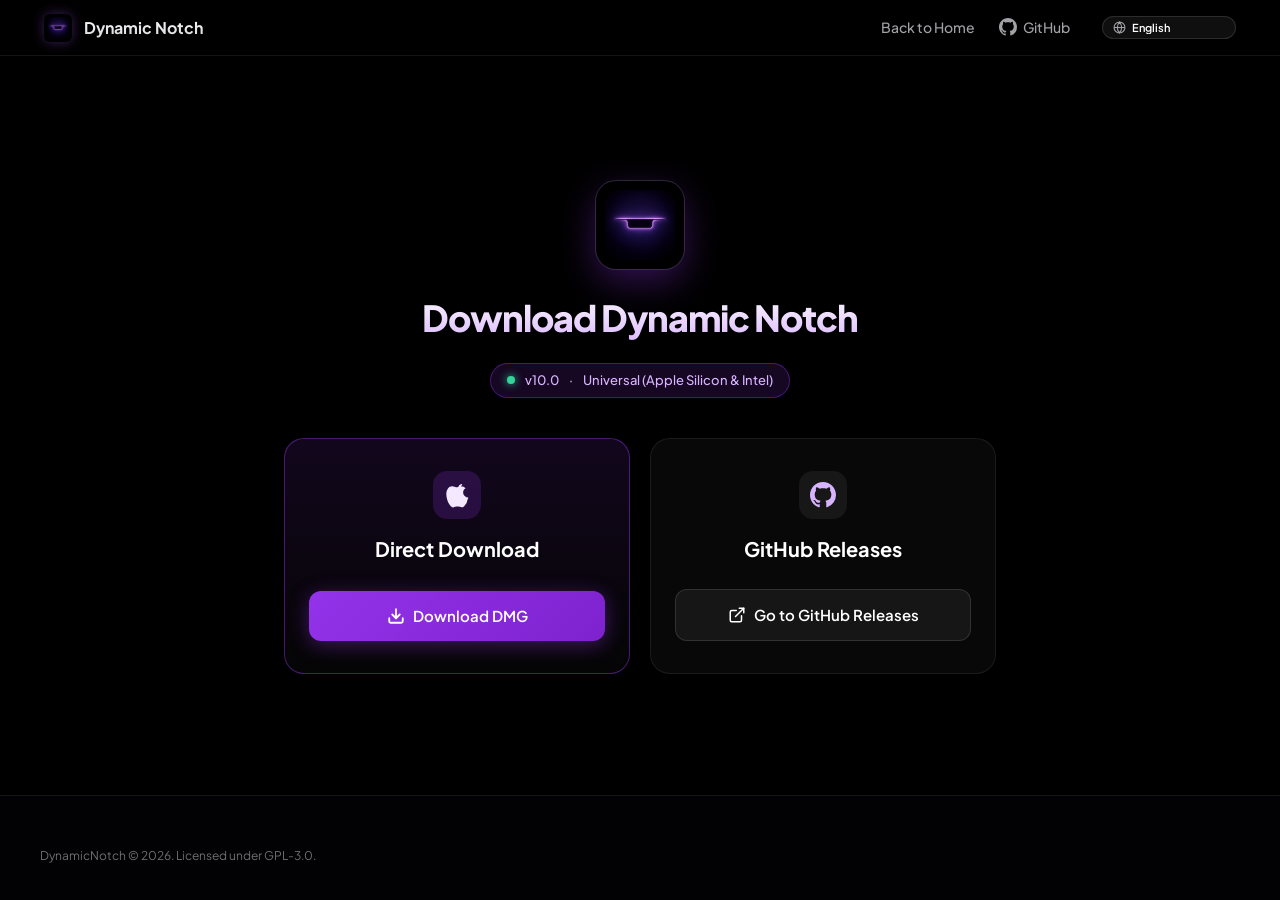
==== commit 1ec67508: "refactor(website): streamline download page to two options and fix i18n fallback" ====
--- a/website/download.html
+++ b/website/download.html
@@ -1,10 +1,10 @@
 <!DOCTYPE html>
-<html lang="zh-CN">
+<html lang="en">
 <head>
   <meta charset="UTF-8">
   <meta name="viewport" content="width=device-width, initial-scale=1.0">
-  <title data-i18n="downloadPage.title">下载 Dynamic Notch - 灵动自如的 macOS Live Activity 体验</title>
-  <meta name="description" content="下载 Dynamic Notch macOS DMG 安装包。提供 Cloudflare CDN 高速直连下载与 GitHub Releases 官方源备用下载。">
+  <title data-i18n="downloadPage.title">Dynamic Notch - Download</title>
+  <meta name="description" content="Download Dynamic Notch for macOS - Direct CDN and GitHub Releases.">
   <link rel="icon" type="image/png" href="assets/app_icon.png">
   <link rel="preconnect" href="https://fonts.googleapis.com">
   <link rel="preconnect" href="https://fonts.gstatic.com">
@@ -22,14 +22,14 @@
       </a>
       
       <nav class="nav-menu">
-        <a href="index.html" class="nav-link" data-i18n="downloadPage.backHome">返回官网首页</a>
+        <a href="index.html" class="nav-link" data-i18n="downloadPage.backHome">Back to Home</a>
         <a href="https://github.com/linchi07/dynamic_notch" target="_blank" rel="noreferrer" class="nav-link github-nav-link">
           <svg class="icon-svg" viewBox="0 0 24 24" width="18" height="18" fill="currentColor">
             <path d="M12 0C5.37 0 0 5.37 0 12c0 5.31 3.435 9.795 8.205 11.385.6.105.825-.255.825-.57 0-.285-.015-1.23-.015-2.235-3.015.555-3.795-.735-4.035-1.41-.135-.345-.72-1.41-1.23-1.695-.42-.225-1.02-.78-.015-.795.945-.015 1.62.87 1.845 1.23 1.08 1.815 2.805 1.305 3.495.99.105-.78.42-1.305.765-1.605-2.67-.3-5.46-1.335-5.46-5.925 0-1.305.465-2.385 1.23-3.225-.12-.3-.54-1.53.12-3.18 0 0 1.005-.315 3.3 1.23.96-.27 1.98-.405 3-.405s2.04.135 3 .405c2.295-1.56 3.3-1.23 3.3-1.23.66 1.65.24 2.88.12 3.18.765.84 1.23 1.905 1.23 3.225 0 4.605-2.805 5.625-5.475 5.925.435.375.81 1.095.81 2.22 0 1.605-.015 2.895-.015 3.3 0 .315.225.69.825.57A12.02 12.02 0 0024 12c0-6.63-5.37-12-12-12z"/>
           </svg>
           <span>GitHub</span>
         </a>
-        <div class="lang-selector-wrap" title="Switch Language / 切换语言">
+        <div class="lang-selector-wrap" title="Switch Language">
           <svg class="lang-globe-icon" viewBox="0 0 24 24" width="13" height="13" fill="none" stroke="currentColor" stroke-width="2">
             <circle cx="12" cy="12" r="10"></circle>
             <line x1="2" y1="12" x2="22" y2="12"></line>
@@ -59,153 +59,75 @@
     </div>
   </header>
 
-  <!-- 主体下载内容区域 -->
+  <!-- 主体下载内容区域：仅保留两大选项，去除一切冗余小字描述 -->
   <main class="download-main-wrap">
     
     <div class="download-hero-header">
       <div class="download-app-icon-wrap">
         <img src="assets/app_icon_large.png" alt="Dynamic Notch Icon" class="download-app-icon">
       </div>
-      <h1 class="download-hero-title" data-i18n="downloadPage.heading">下载 Dynamic Notch</h1>
-      <p class="download-hero-desc" data-i18n="downloadPage.subheading">
-        为 MacBook 内置物理刘海量身定制的开源实时活动体验。
-      </p>
+      <h1 class="download-hero-title" data-i18n="downloadPage.heading">Download Dynamic Notch</h1>
 
       <div class="download-version-pill">
         <span class="download-version-dot"></span>
-        <span id="versionLabel" data-i18n="downloadPage.currentVersion">最新正式版: v10.0</span>
+        <span>v10.0</span>
         <span>·</span>
         <span>Universal (Apple Silicon & Intel)</span>
-        <span>·</span>
-        <span id="fileSizeLabel">9.88 MB</span>
       </div>
     </div>
 
-    <!-- 下载通道双卡片 -->
+    <!-- 下载通道双卡片：直接下载 vs GitHub Releases -->
     <div class="download-options-grid">
       
-      <!-- 通道 1: 直接高速下载 (推荐) -->
+      <!-- 选项 1: 直接下载 (全球 CDN) -->
       <div class="download-option-card featured">
-        <div class="download-card-badge" data-i18n="downloadPage.directBadge">推荐 · 全球 CDN</div>
-        <div>
+        <div class="download-card-body">
           <div class="download-card-icon">
-            <svg viewBox="0 0 24 24" width="24" height="24" fill="none" stroke="currentColor" stroke-width="2.2" stroke-linecap="round" stroke-linejoin="round">
+            <svg class="apple-logo-svg" viewBox="0 0 170 170" width="26" height="26" fill="currentColor">
+              <path d="M150.37 130.25c-2.45 5.66-5.35 10.87-8.71 15.66-4.58 6.53-8.33 11.05-11.22 13.56-4.48 4.12-9.28 6.23-14.42 6.35-3.69 0-8.14-1.05-13.32-3.18-5.19-2.12-9.97-3.17-14.34-3.17-4.58 0-9.49 1.05-14.75 3.17-5.26 2.13-9.5 3.24-12.74 3.35-4.35.13-9.16-1.9-14.42-6.08-3.69-3.08-7.7-7.94-12.04-14.58-6.19-9.5-10.96-20.46-14.3-32.88-3.35-12.42-5.02-23.77-5.02-34.05 0-14.93 3.65-27.17 10.95-36.71 7.3-9.54 16.51-14.44 27.63-14.7 4.9.12 10.42 1.34 16.56 3.67 6.13 2.33 10.22 3.56 12.27 3.69 1.76-.13 5.92-1.38 12.49-3.75 6.57-2.37 12.01-3.48 16.33-3.33 12.46.68 22.42 5.37 29.89 14.07-10.89 6.64-16.22 15.63-16 26.98.22 8.93 3.65 16.48 10.29 22.65 6.64 6.17 14.61 9.87 23.91 11.1-2.22 6.84-4.8 13.43-7.73 19.78zm-31.52-117.84c.11 2.39-.42 5.02-1.6 7.89-1.18 2.87-2.88 5.6-5.1 8.2-2.6 3.03-5.59 5.4-8.97 7.12-3.38 1.72-6.52 2.76-9.42 3.12-.33-2.17-.18-4.52.45-7.05.63-2.53 1.95-5.22 3.96-8.07 2.22-3.15 4.97-5.74 8.25-7.78 3.28-2.04 6.99-3.23 11.13-3.57.43.04.86.09 1.3.14z"/>
+            </svg>
+          </div>
+          <h2 class="download-card-title" data-i18n="downloadPage.directTitle">Direct Download</h2>
+        </div>
+        <div class="download-card-action">
+          <a id="directDownloadBtn" href="https://download.wejoinnwk.com/DynamicNotch-10.0.dmg" class="btn-download-primary">
+            <svg viewBox="0 0 24 24" width="18" height="18" fill="none" stroke="currentColor" stroke-width="2.4" stroke-linecap="round" stroke-linejoin="round">
               <path d="M21 15v4a2 2 0 0 1-2 2H5a2 2 0 0 1-2-2v-4"></path>
               <polyline points="7 10 12 15 17 10"></polyline>
               <line x1="12" y1="15" x2="12" y2="3"></line>
             </svg>
-          </div>
-          <h2 class="download-card-title" data-i18n="downloadPage.directTitle">高速直接下载 (.dmg)</h2>
-          <p class="download-card-desc" data-i18n="downloadPage.directDesc">
-            由 Cloudflare + Backblaze CDN 全球多节点加速分发，国内直连高速下载不限速。
-          </p>
-        </div>
-
-        <div class="download-card-action">
-          <a id="directDownloadBtn" href="https://download.wejoinnwk.com/DynamicNotch-10.0.dmg" class="btn-download-primary">
-            <svg class="apple-logo-svg" viewBox="0 0 170 170" width="18" height="18" fill="currentColor">
-              <path d="M150.37 130.25c-2.45 5.66-5.35 10.87-8.71 15.66-4.58 6.53-8.33 11.05-11.22 13.56-4.48 4.12-9.28 6.23-14.42 6.35-3.69 0-8.14-1.05-13.32-3.18-5.19-2.12-9.97-3.17-14.34-3.17-4.58 0-9.49 1.05-14.75 3.17-5.26 2.13-9.5 3.24-12.74 3.35-4.35.13-9.16-1.9-14.42-6.08-3.69-3.08-7.7-7.94-12.04-14.58-6.19-9.5-10.96-20.46-14.3-32.88-3.35-12.42-5.02-23.77-5.02-34.05 0-14.93 3.65-27.17 10.95-36.71 7.3-9.54 16.51-14.44 27.63-14.7 4.9.12 10.42 1.34 16.56 3.67 6.13 2.33 10.22 3.56 12.27 3.69 1.76-.13 5.92-1.38 12.49-3.75 6.57-2.37 12.01-3.48 16.33-3.33 12.46.68 22.42 5.37 29.89 14.07-10.89 6.64-16.22 15.63-16 26.98.22 8.93 3.65 16.48 10.29 22.65 6.64 6.17 14.61 9.87 23.91 11.1-2.22 6.84-4.8 13.43-7.73 19.78zm-31.52-117.84c.11 2.39-.42 5.02-1.6 7.89-1.18 2.87-2.88 5.6-5.1 8.2-2.6 3.03-5.59 5.4-8.97 7.12-3.38 1.72-6.52 2.76-9.42 3.12-.33-2.17-.18-4.52.45-7.05.63-2.53 1.95-5.22 3.96-8.07 2.22-3.15 4.97-5.74 8.25-7.78 3.28-2.04 6.99-3.23 11.13-3.57.43.04.86.09 1.3.14z"/>
-            </svg>
-            <span data-i18n="downloadPage.directBtn">立即下载 macOS DMG</span>
+            <span data-i18n="downloadPage.directBtn">Download DMG</span>
           </a>
-          <span class="download-card-subinfo">推荐优先使用 · 极速回源</span>
         </div>
       </div>
 
-      <!-- 通道 2: GitHub Releases 官方源 -->
+      <!-- 选项 2: GitHub Releases -->
       <div class="download-option-card">
-        <div class="download-card-badge" data-i18n="downloadPage.githubBadge">官方发布源</div>
-        <div>
+        <div class="download-card-body">
           <div class="download-card-icon">
-            <svg viewBox="0 0 24 24" width="24" height="24" fill="currentColor">
+            <svg viewBox="0 0 24 24" width="26" height="26" fill="currentColor">
               <path d="M12 0C5.37 0 0 5.37 0 12c0 5.31 3.435 9.795 8.205 11.385.6.105.825-.255.825-.57 0-.285-.015-1.23-.015-2.235-3.015.555-3.795-.735-4.035-1.41-.135-.345-.72-1.41-1.23-1.695-.42-.225-1.02-.78-.015-.795.945-.015 1.62.87 1.845 1.23 1.08 1.815 2.805 1.305 3.495.99.105-.78.42-1.305.765-1.605-2.67-.3-5.46-1.335-5.46-5.925 0-1.305.465-2.385 1.23-3.225-.12-.3-.54-1.53.12-3.18 0 0 1.005-.315 3.3 1.23.96-.27 1.98-.405 3-.405s2.04.135 3 .405c2.295-1.56 3.3-1.23 3.3-1.23.66 1.65.24 2.88.12 3.18.765.84 1.23 1.905 1.23 3.225 0 4.605-2.805 5.625-5.475 5.925.435.375.81 1.095.81 2.22 0 1.605-.015 2.895-.015 3.3 0 .315.225.69.825.57A12.02 12.02 0 0024 12c0-6.63-5.37-12-12-12z"/>
             </svg>
           </div>
-          <h2 class="download-card-title" data-i18n="downloadPage.githubTitle">GitHub Releases (官方源)</h2>
-          <p class="download-card-desc" data-i18n="downloadPage.githubDesc">
-            访问 GitHub Release 官方资产库，查看完整 Commit 记录、更新日志与源码归档。
-          </p>
+          <h2 class="download-card-title" data-i18n="downloadPage.githubTitle">GitHub Releases</h2>
         </div>
-
         <div class="download-card-action">
           <a id="githubReleaseBtn" href="https://github.com/linchi07/dynamic_notch/releases/latest" target="_blank" rel="noreferrer" class="btn-download-secondary">
-            <svg class="icon-svg" viewBox="0 0 16 16" width="16" height="16" fill="currentColor">
-              <path d="M8 0C3.58 0 0 3.58 0 8c0 3.54 2.29 6.53 5.47 7.59.4.07.55-.17.55-.38 0-.19-.01-.82-.01-1.49-2.01.37-2.53-.49-2.69-.94-.09-.23-.48-.94-.82-1.13-.28-.15-.68-.52-.01-.53.63-.01 1.08.58 1.23.82.72 1.21 1.87.87 2.33.66.07-.52.28-.87.51-1.07-1.78-.2-3.64-.89-3.64-3.95 0-.87.31-1.59.82-2.15-.08-.2-.36-1.02.08-2.12 0 0 .67-.21 2.2.82.64-.18 1.32-.27 2-.27.68 0 1.36.09 2 .27 1.53-1.04 2.2-.82 2.2-.82.44 1.1.16 1.92.08 2.12.51.56.82 1.27.82 2.15 0 3.07-1.87 3.75-3.65 3.95.29.25.54.73.54 1.48 0 1.07-.01 1.93-.01 2.2 0 .21.15.46.55.38A8.013 8.013 0 0016 8c0-4.42-3.58-8-8-8z"/>
+            <svg viewBox="0 0 24 24" width="18" height="18" fill="none" stroke="currentColor" stroke-width="2" stroke-linecap="round" stroke-linejoin="round">
+              <path d="M18 13v6a2 2 0 0 1-2 2H5a2 2 0 0 1-2-2V8a2 2 0 0 1 2-2h6"></path>
+              <polyline points="15 3 21 3 21 9"></polyline>
+              <line x1="10" y1="14" x2="21" y2="3"></line>
             </svg>
-            <span data-i18n="downloadPage.githubBtn">前往 GitHub Releases</span>
+            <span data-i18n="downloadPage.githubBtn">View on GitHub</span>
           </a>
-          <span class="download-card-subinfo">备用下载通道 · 历史版本可选</span>
         </div>
-      </div>
-
-    </div>
-
-    <!-- 底部辅助说明面板 -->
-    <div class="download-details-section">
-      
-      <!-- 系统要求 -->
-      <div class="download-info-panel">
-        <h3 class="download-info-title">
-          <svg viewBox="0 0 24 24" width="18" height="18" fill="none" stroke="currentColor" stroke-width="2">
-            <rect x="2" y="3" width="20" height="14" rx="2" ry="2"></rect>
-            <line x1="8" y1="21" x2="16" y2="21"></line>
-            <line x1="12" y1="17" x2="12" y2="21"></line>
-          </svg>
-          <span data-i18n="downloadPage.requirementsTitle">系统与硬件要求</span>
-        </h3>
-        <ul class="download-req-list">
-          <li class="download-req-item">
-            <span class="icon">✓</span>
-            <span data-i18n="downloadPage.reqOs">macOS 14.0 (Sonoma) 或更高版本</span>
-          </li>
-          <li class="download-req-item">
-            <span class="icon">✓</span>
-            <span data-i18n="downloadPage.reqArch">Apple Silicon (M1/M2/M3/M4) 与 Intel 架构原生支持</span>
-          </li>
-          <li class="download-req-item">
-            <span class="icon">✓</span>
-            <span data-i18n="downloadPage.reqDevice">MacBook Pro / MacBook Air (物理刘海或外接显示器)</span>
-          </li>
-          <li class="download-req-item">
-            <span class="icon">✓</span>
-            <span>已通过 Apple 官方代码签名与公证（Notarized）</span>
-          </li>
-        </ul>
-      </div>
-
-      <!-- 安装指引 -->
-      <div class="download-info-panel">
-        <h3 class="download-info-title">
-          <svg viewBox="0 0 24 24" width="18" height="18" fill="none" stroke="currentColor" stroke-width="2">
-            <path d="M14 2H6a2 2 0 0 0-2 2v16a2 2 0 0 0 2 2h12a2 2 0 0 0 2-2V8z"></path>
-            <polyline points="14 2 14 8 20 8"></polyline>
-            <line x1="16" y1="13" x2="8" y2="13"></line>
-            <line x1="16" y1="17" x2="8" y2="17"></line>
-            <polyline points="10 9 9 9 8 9"></polyline>
-          </svg>
-          <span data-i18n="downloadPage.installTitle">快速安装指引</span>
-        </h3>
-        <ul class="download-req-list">
-          <li class="download-req-item">
-            <span class="icon">1.</span>
-            <span data-i18n="downloadPage.installStep1">下载 DMG 镜像文件并双击打开挂载；</span>
-          </li>
-          <li class="download-req-item">
-            <span class="icon">2.</span>
-            <span data-i18n="downloadPage.installStep2">将 DynamicNotch.app 拖入 Applications（应用程序）文件夹；</span>
-          </li>
-          <li class="download-req-item">
-            <span class="icon">3.</span>
-            <span data-i18n="downloadPage.installStep3">首次启动请按提示授权“辅助功能”与“蓝牙”权限以启用刘海感知。</span>
-          </li>
-        </ul>
       </div>
 
     </div>
 
   </main>
 
-  <!-- 底部版权 -->
+  <!-- 底部极简版权 -->
   <footer class="site-footer">
     <div class="footer-container">
       <div class="footer-bottom-bar">
--- a/website/style.css
+++ b/website/style.css
@@ -2422,7 +2422,7 @@
 }
 
 /* --------------------------------------------------------------------------
-   Download Page 专属样式
+   Download Page 专属样式（极简双通道设计，移除多余小字描述）
    -------------------------------------------------------------------------- */
 .download-page-body {
   background-color: #000000;
@@ -2434,22 +2434,25 @@
 
 .download-main-wrap {
   flex: 1;
-  padding: 120px 24px 80px;
-  max-width: 1080px;
+  padding: 140px 24px 80px;
+  max-width: 760px;
   margin: 0 auto;
   width: 100%;
   box-sizing: border-box;
+  display: flex;
+  flex-direction: column;
+  justify-content: center;
 }
 
 .download-hero-header {
   text-align: center;
-  margin-bottom: 48px;
+  margin-bottom: 40px;
   position: relative;
 }
 
 .download-app-icon-wrap {
-  width: 96px;
-  height: 96px;
+  width: 88px;
+  height: 88px;
   margin: 0 auto 20px;
   position: relative;
 }
@@ -2457,27 +2460,19 @@
 .download-app-icon {
   width: 100%;
   height: 100%;
-  border-radius: 22px;
+  border-radius: 20px;
   box-shadow: 0 12px 36px rgba(147, 51, 234, 0.35), 0 0 0 1px rgba(255, 255, 255, 0.15);
   display: block;
 }
 
 .download-hero-title {
-  font-size: 38px;
+  font-size: 36px;
   font-weight: 800;
   letter-spacing: -0.03em;
-  margin: 0 0 12px;
+  margin: 0 0 16px;
   background: linear-gradient(180deg, #ffffff 0%, #d8b4fe 100%);
   -webkit-background-clip: text;
   -webkit-text-fill-color: transparent;
-}
-
-.download-hero-desc {
-  font-size: 16px;
-  color: rgba(255, 255, 255, 0.65);
-  max-width: 560px;
-  margin: 0 auto 24px;
-  line-height: 1.6;
 }
 
 .download-version-pill {
@@ -2504,22 +2499,25 @@
 .download-options-grid {
   display: grid;
   grid-template-columns: 1fr 1fr;
-  gap: 24px;
-  margin-bottom: 48px;
+  gap: 20px;
+  width: 100%;
 }
 
 .download-option-card {
   background: rgba(255, 255, 255, 0.03);
   border: 1px solid rgba(255, 255, 255, 0.08);
   border-radius: 20px;
-  padding: 32px;
+  padding: 32px 24px;
   display: flex;
   flex-direction: column;
+  align-items: center;
+  text-align: center;
   justify-content: space-between;
   backdrop-filter: blur(20px);
   -webkit-backdrop-filter: blur(20px);
-  position: relative;
   transition: all 0.3s cubic-bezier(0.16, 1, 0.3, 1);
+  min-height: 200px;
+  box-sizing: border-box;
 }
 
 .download-option-card:hover {
@@ -2533,62 +2531,48 @@
   border-color: rgba(147, 51, 234, 0.45);
 }
 
-.download-card-badge {
-  position: absolute;
-  top: 16px;
-  right: 16px;
-  font-size: 11px;
+.download-card-body {
+  display: flex;
+  flex-direction: column;
+  align-items: center;
+  margin-bottom: 24px;
+}
+
+.download-card-icon {
+  width: 48px;
+  height: 48px;
+  border-radius: 14px;
+  background: rgba(255, 255, 255, 0.06);
+  display: flex;
+  align-items: center;
+  justify-content: center;
+  margin-bottom: 14px;
+  color: #d8b4fe;
+}
+
+.download-option-card.featured .download-card-icon {
+  background: rgba(147, 51, 234, 0.2);
+  color: #f3e8ff;
+}
+
+.download-card-title {
+  font-size: 20px;
   font-weight: 700;
-  text-transform: uppercase;
-  letter-spacing: 0.05em;
-  padding: 4px 10px;
-  border-radius: 999px;
-  background: rgba(147, 51, 234, 0.25);
-  color: #e9d5ff;
-  border: 1px solid rgba(147, 51, 234, 0.5);
-}
-
-.download-card-header {
-  margin-bottom: 24px;
-}
-
-.download-card-icon {
-  width: 44px;
-  height: 44px;
-  border-radius: 12px;
-  background: rgba(255, 255, 255, 0.06);
+  margin: 0;
+  color: #ffffff;
+}
+
+.download-card-action {
+  width: 100%;
+}
+
+.btn-download-primary {
   display: flex;
   align-items: center;
   justify-content: center;
-  margin-bottom: 16px;
-  color: #d8b4fe;
-}
-
-.download-card-title {
-  font-size: 22px;
-  font-weight: 700;
-  margin: 0 0 8px;
-  color: #ffffff;
-}
-
-.download-card-desc {
-  font-size: 14px;
-  color: rgba(255, 255, 255, 0.6);
-  line-height: 1.6;
-  margin: 0;
-}
-
-.download-card-action {
-  margin-top: 28px;
-}
-
-.btn-download-primary {
-  display: flex;
-  align-items: center;
-  justify-content: center;
-  gap: 10px;
+  gap: 8px;
   width: 100%;
-  padding: 14px 20px;
+  padding: 13px 18px;
   background: linear-gradient(135deg, #9333ea 0%, #7e22ce 100%);
   color: #ffffff;
   font-size: 15px;
@@ -2610,9 +2594,9 @@
   display: flex;
   align-items: center;
   justify-content: center;
-  gap: 10px;
+  gap: 8px;
   width: 100%;
-  padding: 14px 20px;
+  padding: 13px 18px;
   background: rgba(255, 255, 255, 0.06);
   color: #ffffff;
   font-size: 15px;
@@ -2630,70 +2614,17 @@
   transform: translateY(-1px);
 }
 
-.download-card-subinfo {
-  display: block;
-  font-size: 12px;
-  color: rgba(255, 255, 255, 0.4);
-  text-align: center;
-  margin-top: 10px;
-}
-
-.download-details-section {
-  display: grid;
-  grid-template-columns: 1fr 1fr;
-  gap: 24px;
-}
-
-.download-info-panel {
-  background: rgba(255, 255, 255, 0.02);
-  border: 1px solid rgba(255, 255, 255, 0.06);
-  border-radius: 16px;
-  padding: 24px;
-}
-
-.download-info-title {
-  font-size: 16px;
-  font-weight: 700;
-  margin: 0 0 16px;
-  color: #e9d5ff;
-  display: flex;
-  align-items: center;
-  gap: 8px;
-}
-
-.download-req-list {
-  list-style: none;
-  padding: 0;
-  margin: 0;
-  display: flex;
-  flex-direction: column;
-  gap: 12px;
-}
-
-.download-req-item {
-  font-size: 13px;
-  color: rgba(255, 255, 255, 0.7);
-  line-height: 1.5;
-  display: flex;
-  align-items: flex-start;
-  gap: 8px;
-}
-
-.download-req-item span.icon {
-  color: #34d399;
-  font-size: 14px;
-  line-height: 1;
-}
-
-@media (max-width: 800px) {
+@media (max-width: 640px) {
+  .download-main-wrap {
+    padding-top: 100px;
+  }
   .download-options-grid {
     grid-template-columns: 1fr;
-  }
-  .download-details-section {
-    grid-template-columns: 1fr;
+    gap: 16px;
   }
   .download-hero-title {
     font-size: 28px;
   }
 }
 
+
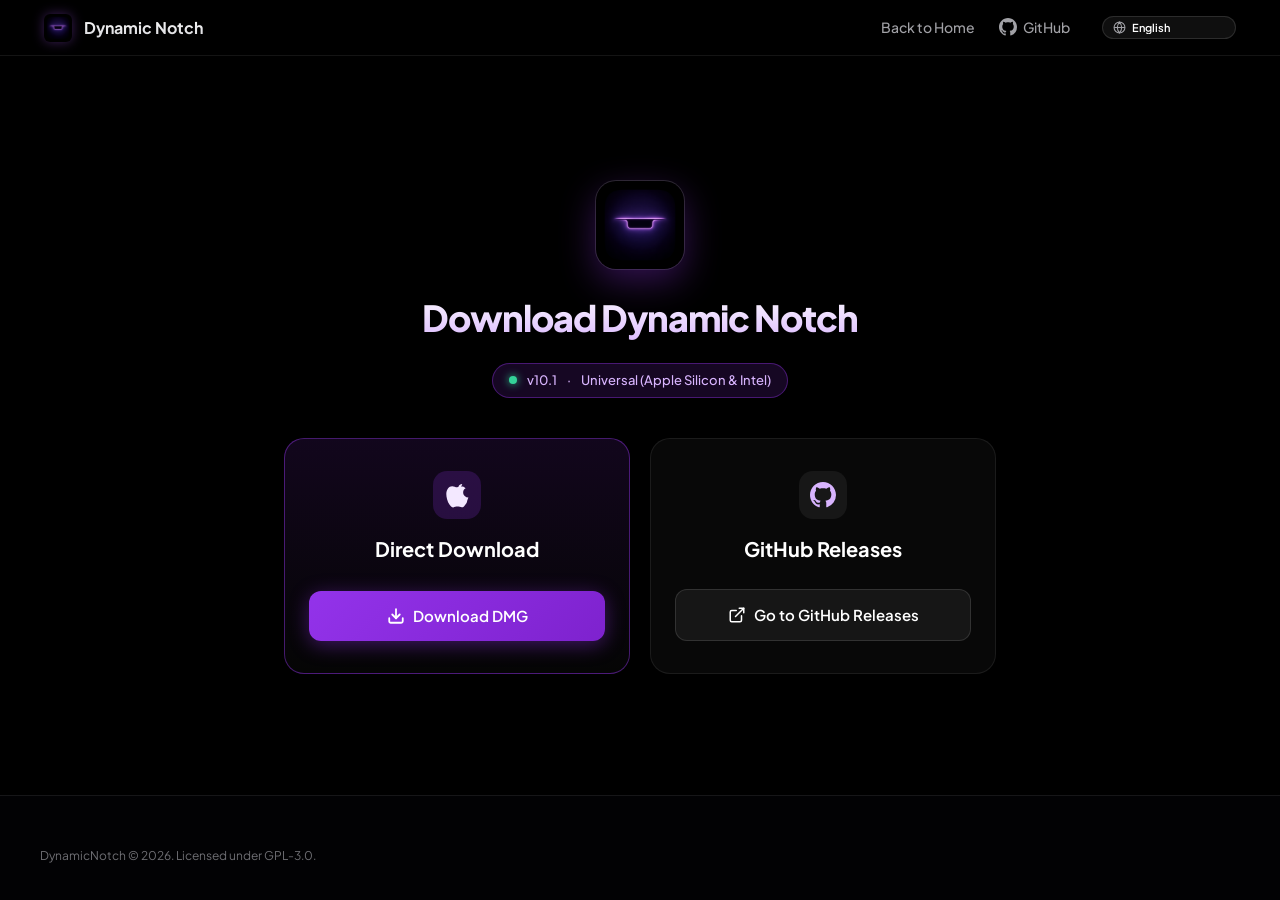
==== commit 1bf7dedf: "feat(ci): auto-increment build ver and sync pbxproj with release workflow" ====
--- a/website/download.html
+++ b/website/download.html
@@ -70,7 +70,7 @@
 
       <div class="download-version-pill">
         <span class="download-version-dot"></span>
-        <span>v10.0</span>
+        <span>v10.1</span>
         <span>·</span>
         <span>Universal (Apple Silicon & Intel)</span>
       </div>
@@ -90,7 +90,7 @@
           <h2 class="download-card-title" data-i18n="downloadPage.directTitle">Direct Download</h2>
         </div>
         <div class="download-card-action">
-          <a id="directDownloadBtn" href="https://download.wejoinnwk.com/DynamicNotch-10.0.dmg" class="btn-download-primary">
+          <a id="directDownloadBtn" href="https://download.wejoinnwk.com/DynamicNotch-10.1.dmg" class="btn-download-primary">
             <svg viewBox="0 0 24 24" width="18" height="18" fill="none" stroke="currentColor" stroke-width="2.4" stroke-linecap="round" stroke-linejoin="round">
               <path d="M21 15v4a2 2 0 0 1-2 2H5a2 2 0 0 1-2-2v-4"></path>
               <polyline points="7 10 12 15 17 10"></polyline>
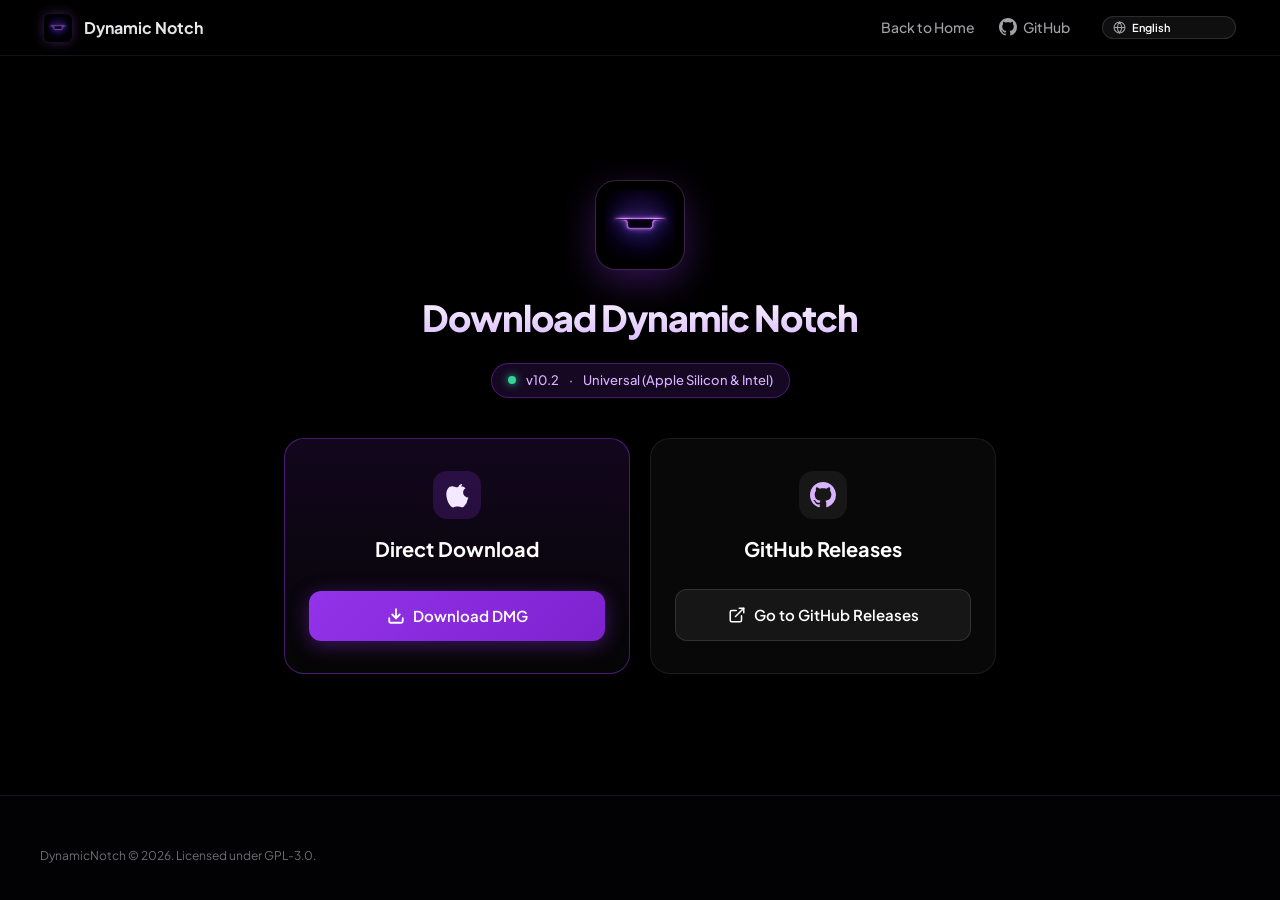
==== commit 9aa1c21f: "chore(release): bump DynamicNotch to 10.2 (build 4)" ====
--- a/website/download.html
+++ b/website/download.html
@@ -70,7 +70,7 @@
 
       <div class="download-version-pill">
         <span class="download-version-dot"></span>
-        <span>v10.1</span>
+        <span>v10.2</span>
         <span>·</span>
         <span>Universal (Apple Silicon & Intel)</span>
       </div>
@@ -90,7 +90,7 @@
           <h2 class="download-card-title" data-i18n="downloadPage.directTitle">Direct Download</h2>
         </div>
         <div class="download-card-action">
-          <a id="directDownloadBtn" href="https://download.wejoinnwk.com/DynamicNotch-10.1.dmg" class="btn-download-primary">
+          <a id="directDownloadBtn" href="https://download.wejoinnwk.com/DynamicNotch-10.2.dmg" class="btn-download-primary">
             <svg viewBox="0 0 24 24" width="18" height="18" fill="none" stroke="currentColor" stroke-width="2.4" stroke-linecap="round" stroke-linejoin="round">
               <path d="M21 15v4a2 2 0 0 1-2 2H5a2 2 0 0 1-2-2v-4"></path>
               <polyline points="7 10 12 15 17 10"></polyline>
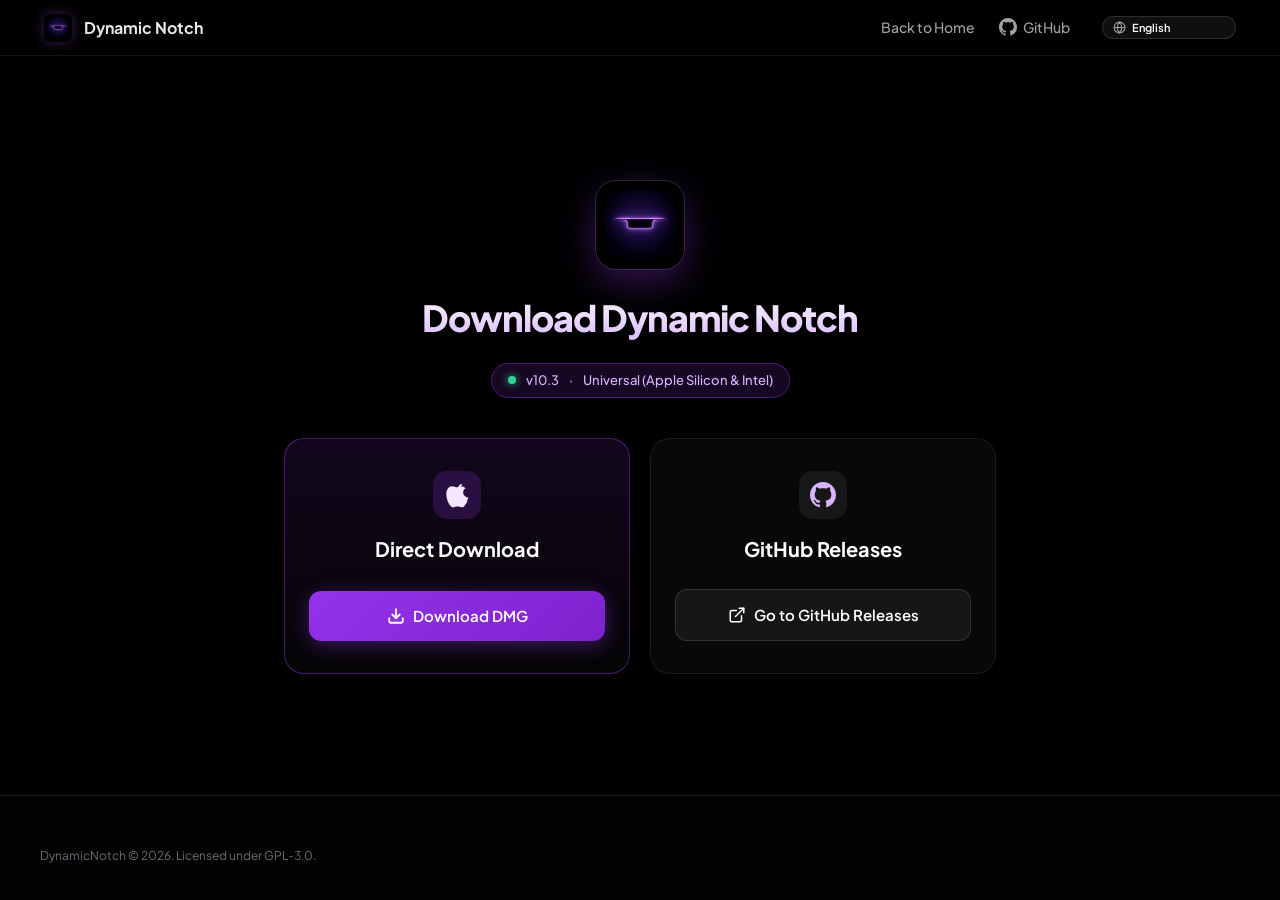
==== commit f859552f: "chore(release): bump DynamicNotch to 10.3 (build 5)" ====
--- a/website/download.html
+++ b/website/download.html
@@ -70,7 +70,7 @@
 
       <div class="download-version-pill">
         <span class="download-version-dot"></span>
-        <span>v10.2</span>
+        <span>v10.3</span>
         <span>·</span>
         <span>Universal (Apple Silicon & Intel)</span>
       </div>
@@ -90,7 +90,7 @@
           <h2 class="download-card-title" data-i18n="downloadPage.directTitle">Direct Download</h2>
         </div>
         <div class="download-card-action">
-          <a id="directDownloadBtn" href="https://download.wejoinnwk.com/DynamicNotch-10.2.dmg" class="btn-download-primary">
+          <a id="directDownloadBtn" href="https://download.wejoinnwk.com/DynamicNotch-10.3.dmg" class="btn-download-primary">
             <svg viewBox="0 0 24 24" width="18" height="18" fill="none" stroke="currentColor" stroke-width="2.4" stroke-linecap="round" stroke-linejoin="round">
               <path d="M21 15v4a2 2 0 0 1-2 2H5a2 2 0 0 1-2-2v-4"></path>
               <polyline points="7 10 12 15 17 10"></polyline>
